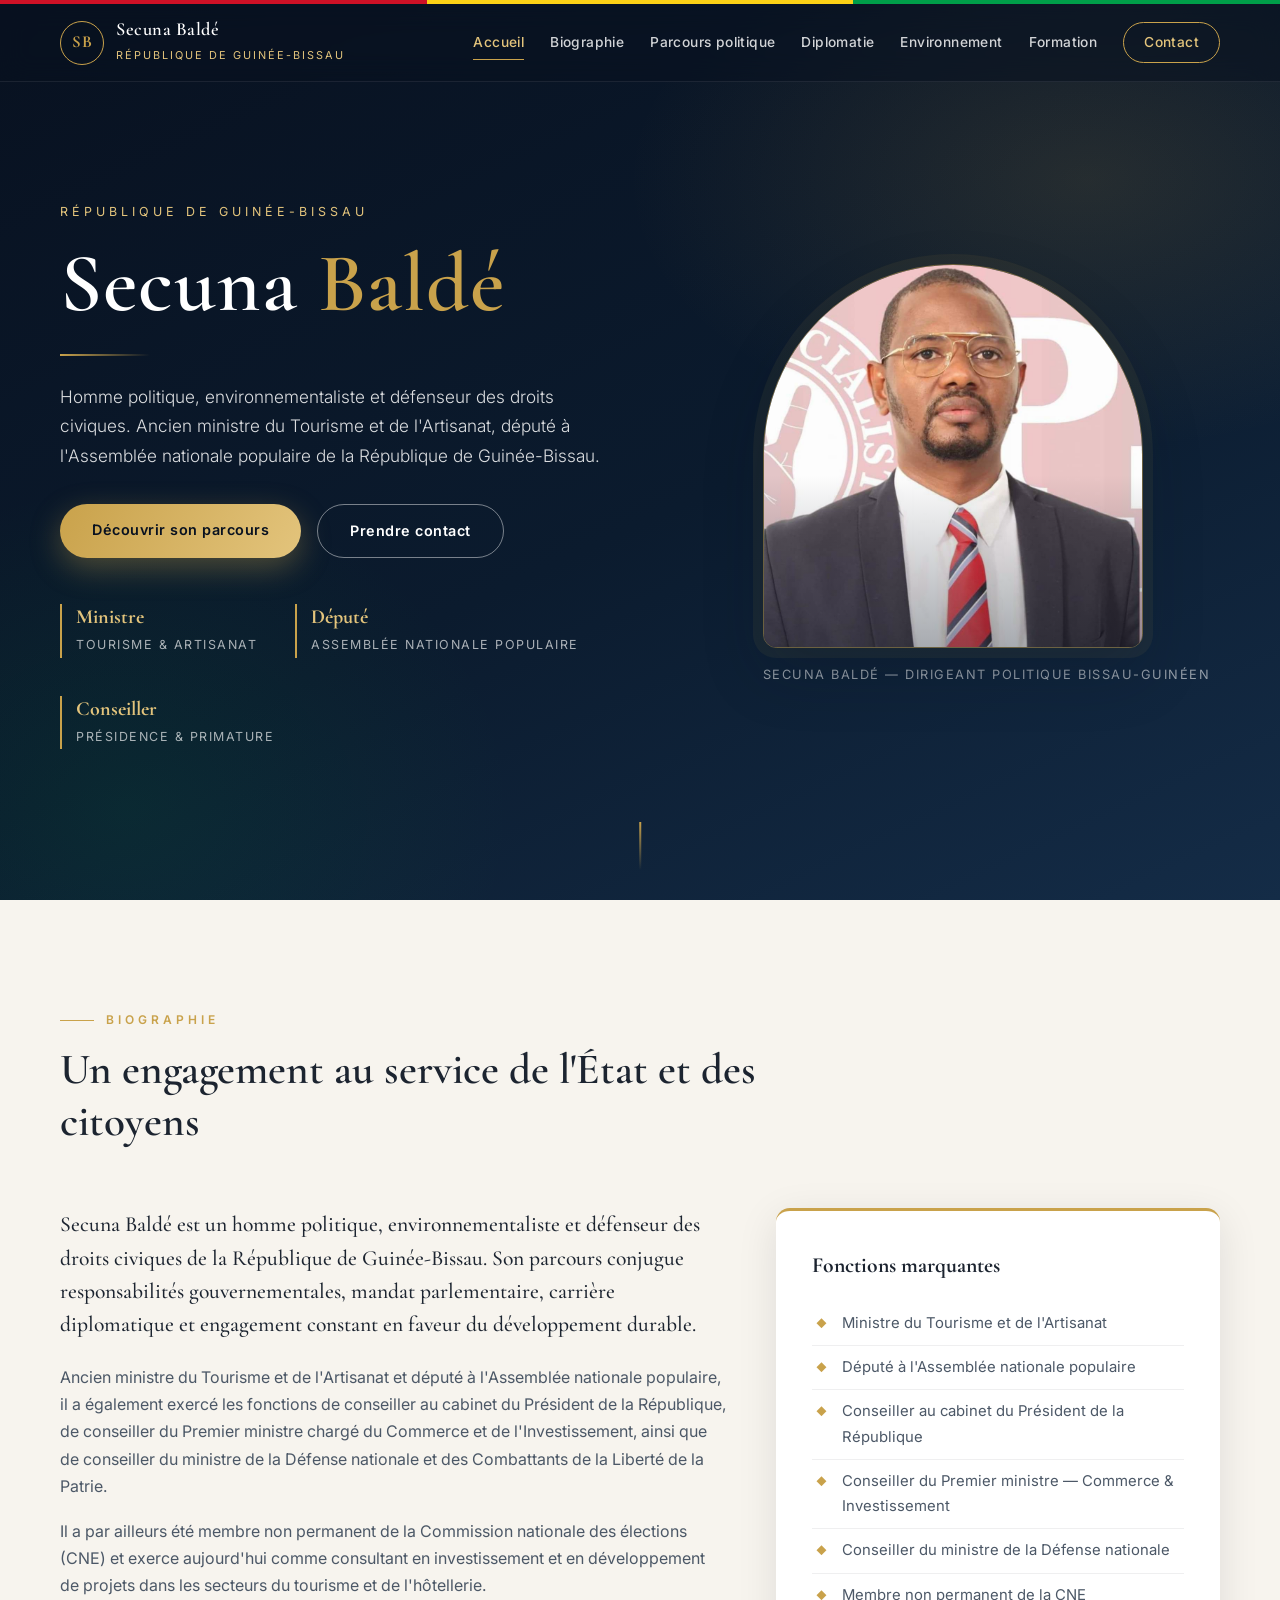
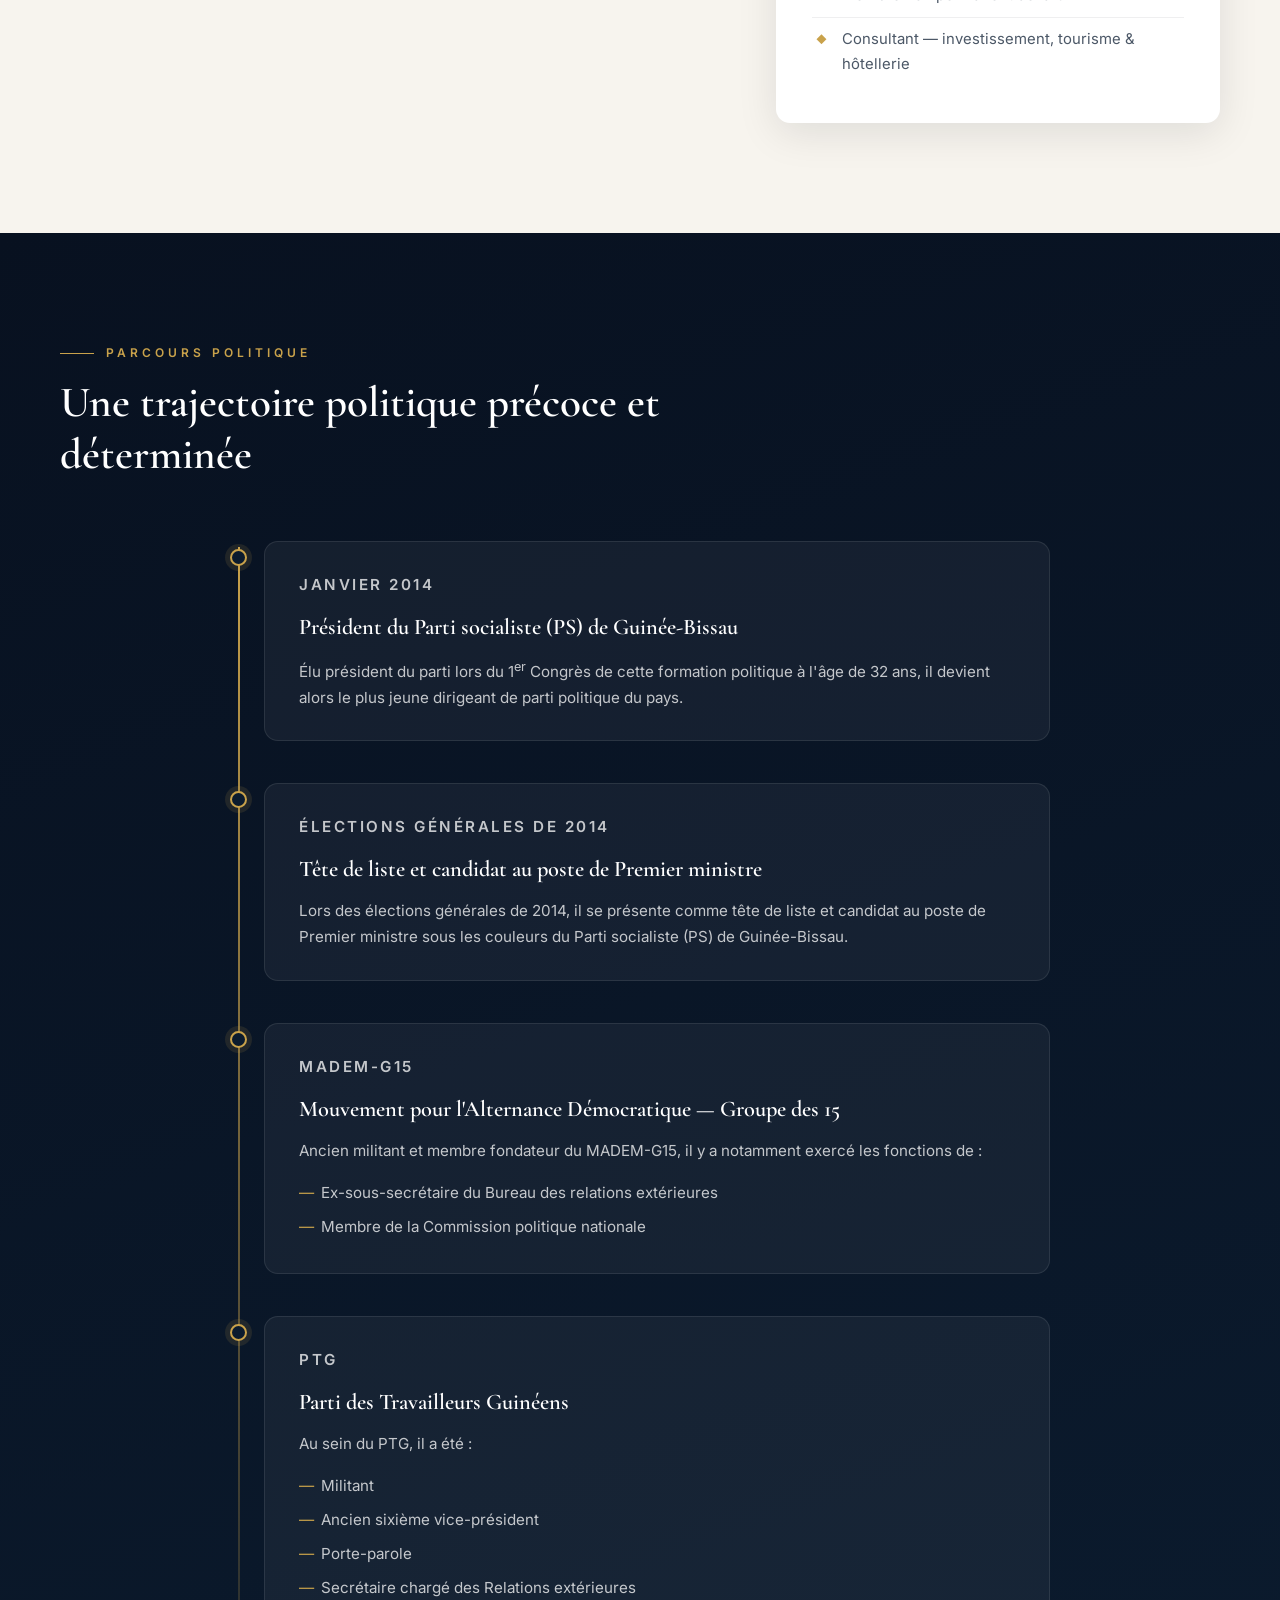
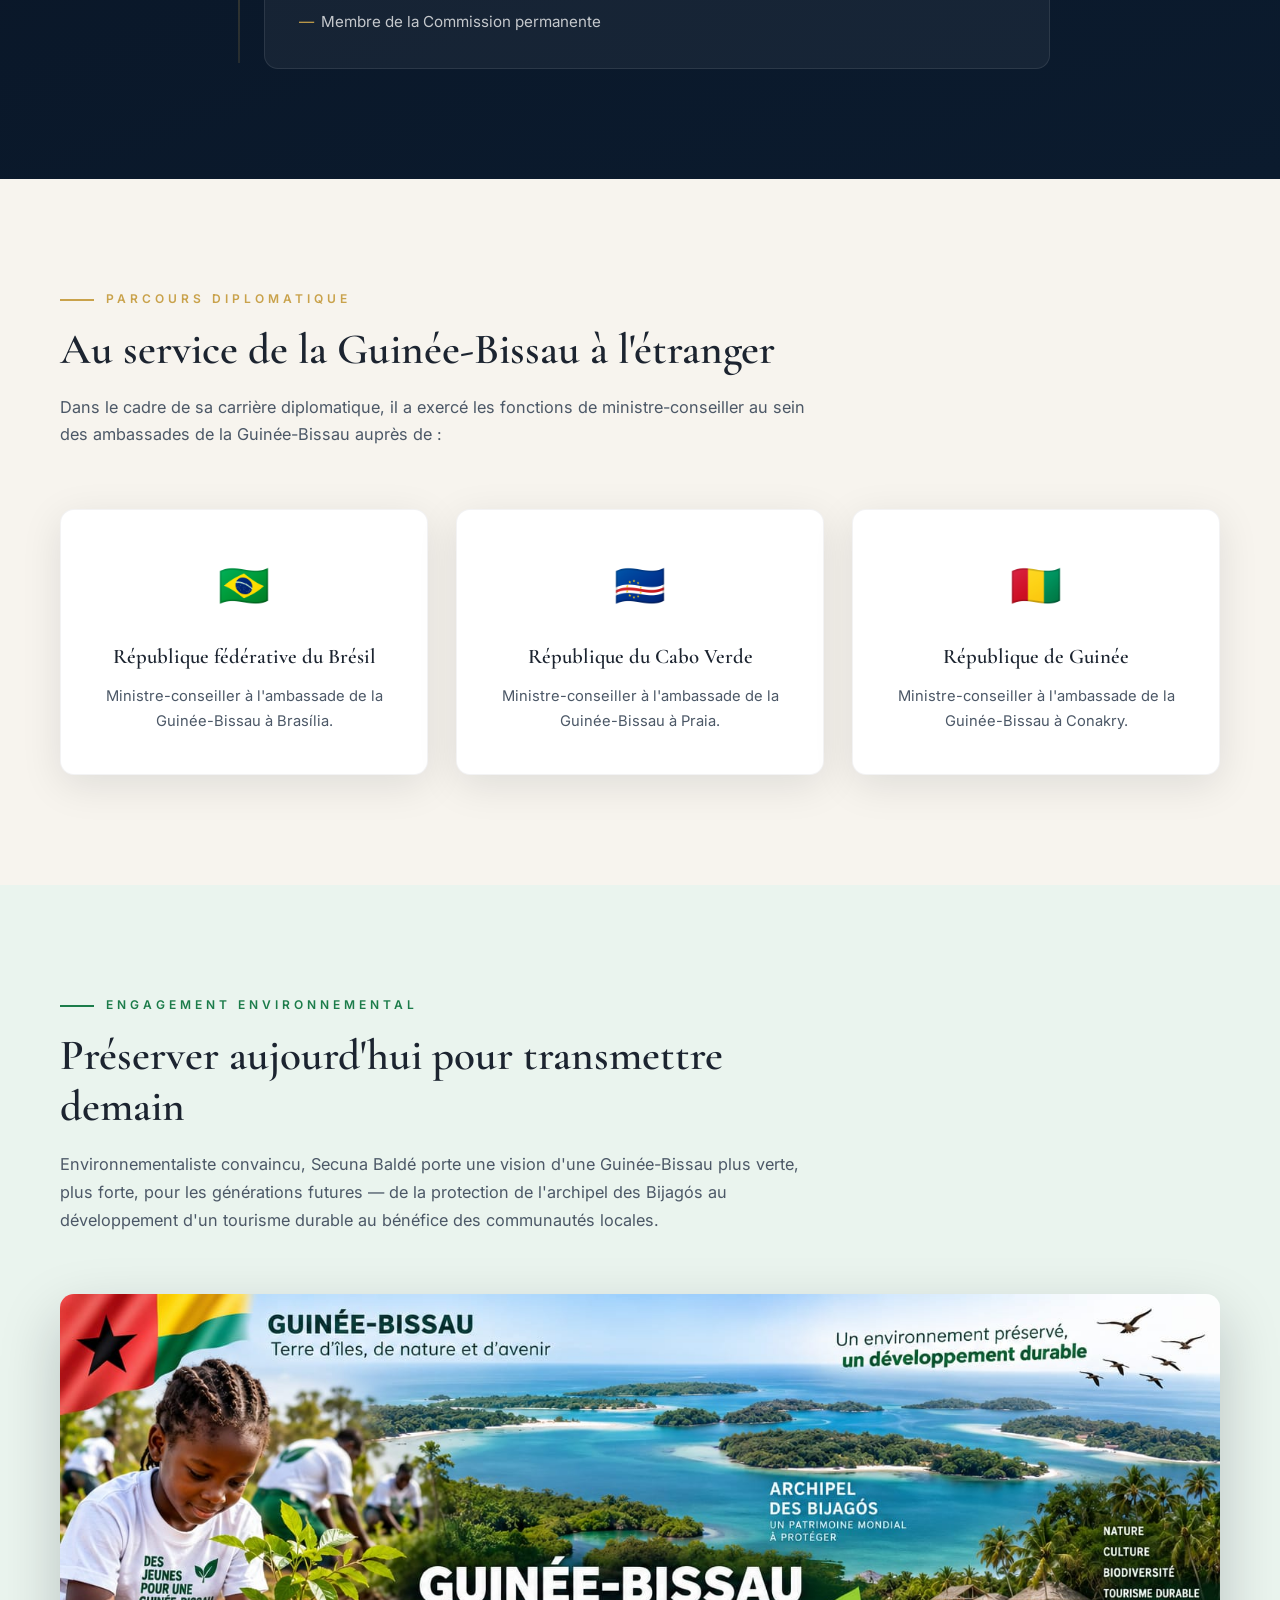
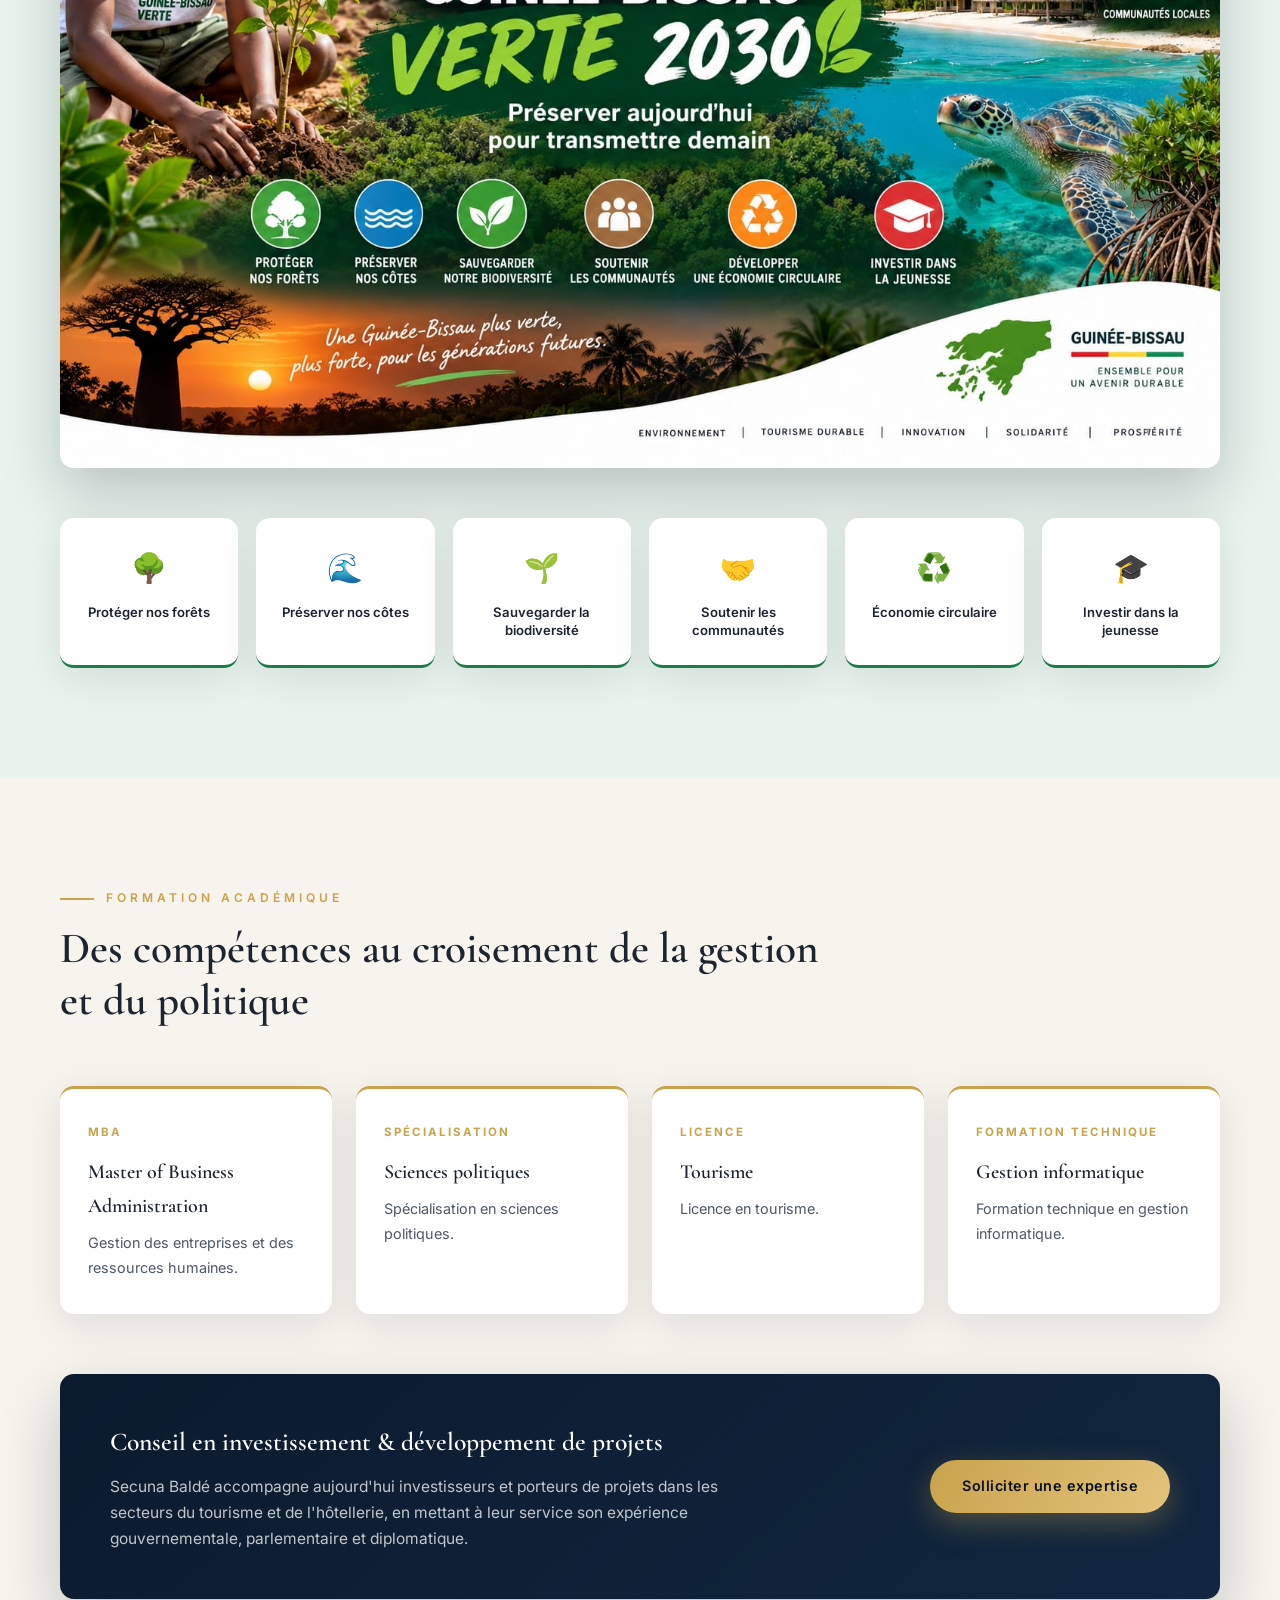
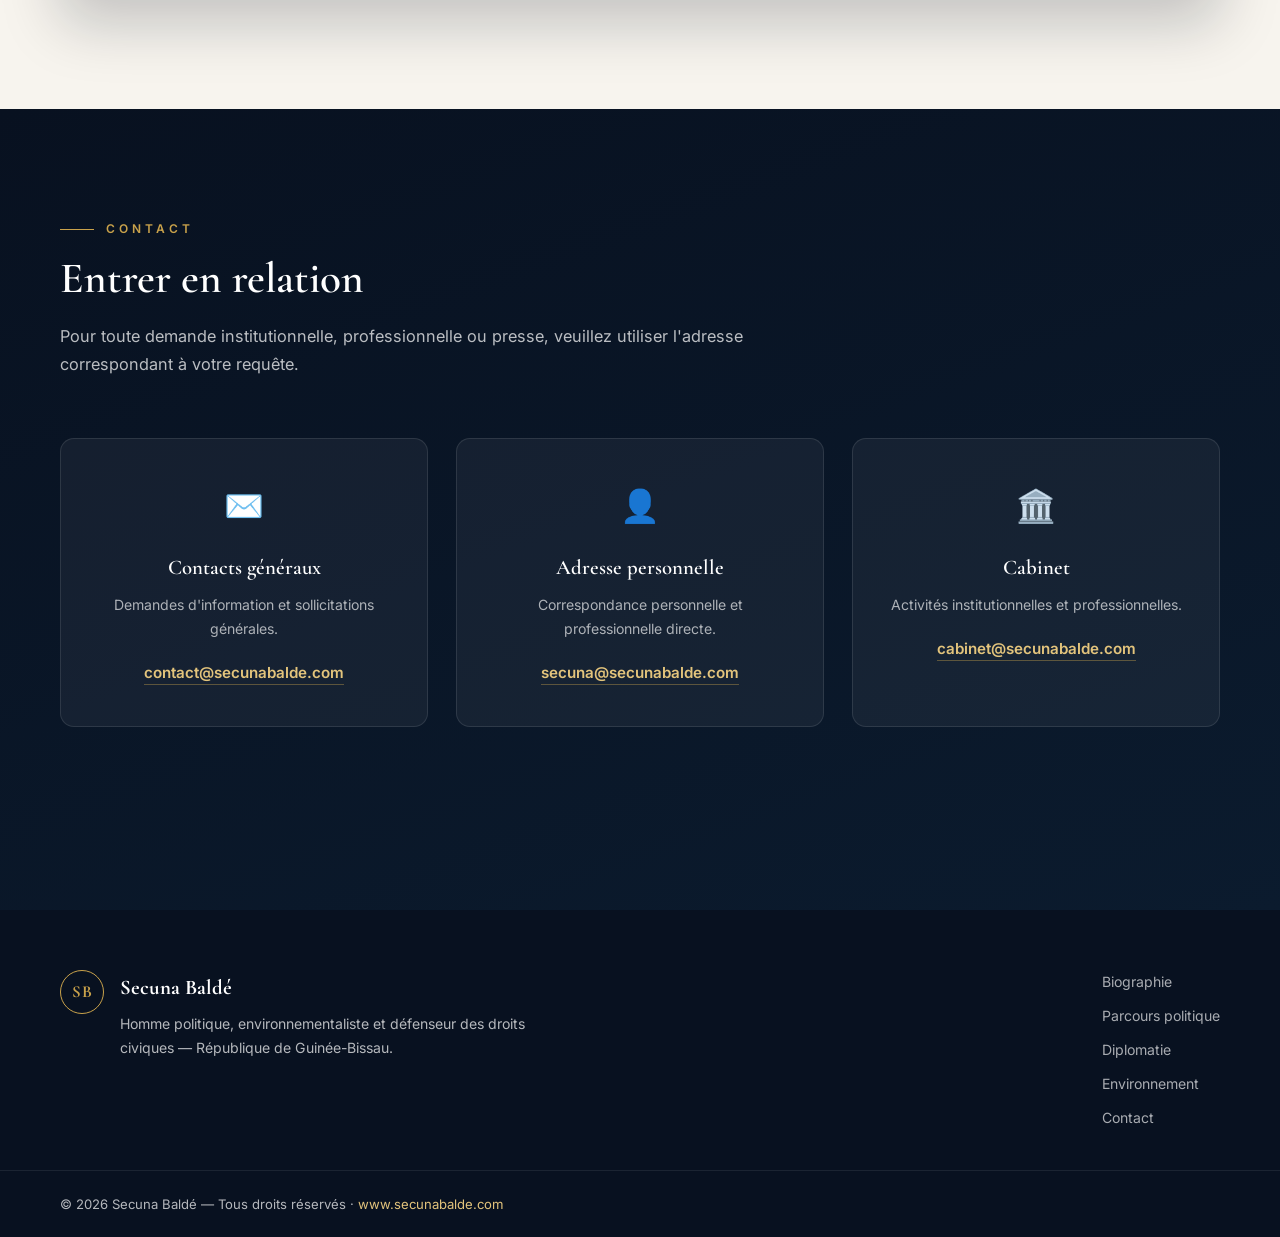
==== index.html @ 96813172 "Site officiel Secuna Balde - version initiale avec mode edition - Page portfolio premium (hero, biog" ====
<!DOCTYPE html>
<html lang="fr">
<head>
  <meta charset="UTF-8">
  <meta name="viewport" content="width=device-width, initial-scale=1.0">
  <title>Secuna Baldé — Homme d'État, Environnementaliste &amp; Défenseur des droits civiques</title>
  <meta name="description" content="Site officiel de Secuna Baldé — Ancien ministre du Tourisme et de l'Artisanat de la République de Guinée-Bissau, député à l'Assemblée nationale populaire, environnementaliste et consultant en investissement.">
  <meta property="og:title" content="Secuna Baldé — Site officiel">
  <meta property="og:description" content="Politique, environnementaliste et défenseur des droits civiques de la République de Guinée-Bissau.">
  <meta property="og:image" content="assets/mr_balde.jpeg">
  <link rel="preconnect" href="https://fonts.googleapis.com">
  <link rel="preconnect" href="https://fonts.gstatic.com" crossorigin>
  <link href="https://fonts.googleapis.com/css2?family=Cormorant+Garamond:ital,wght@0,400;0,500;0,600;0,700;1,400&family=Inter:wght@300;400;500;600;700&display=swap" rel="stylesheet">
  <link rel="stylesheet" href="css/style.css">
  <link rel="icon" href="data:image/svg+xml,&lt;svg xmlns='http://www.w3.org/2000/svg' viewBox='0 0 100 100'&gt;&lt;text y='.9em' font-size='90'&gt;🇬🇼&lt;/text&gt;&lt;/svg&gt;">
</head>
<body>

  <!-- Barre drapeau Guinée-Bissau -->
  <div class="flag-bar" aria-hidden="true">
    <span class="flag-red"></span><span class="flag-yellow"></span><span class="flag-green"></span>
  </div>

  <!-- ===== NAVIGATION ===== -->
  <header class="site-header" id="siteHeader">
    <div class="container nav-inner">
      <a href="#accueil" class="brand">
        <span class="brand-initials">SB</span>
        <span class="brand-text">
          <strong>Secuna Baldé</strong>
          <small>République de Guinée-Bissau</small>
        </span>
      </a>
      <nav class="main-nav" id="mainNav" aria-label="Navigation principale">
        <a href="#accueil" class="nav-link active">Accueil</a>
        <a href="#biographie" class="nav-link">Biographie</a>
        <a href="#politique" class="nav-link">Parcours politique</a>
        <a href="#diplomatie" class="nav-link">Diplomatie</a>
        <a href="#environnement" class="nav-link">Environnement</a>
        <a href="#formation" class="nav-link">Formation</a>
        <a href="#contact" class="nav-link nav-cta">Contact</a>
      </nav>
      <button class="nav-toggle" id="navToggle" aria-label="Ouvrir le menu" aria-expanded="false">
        <span></span><span></span><span></span>
      </button>
    </div>
  </header>

  <main id="pageMain">

    <!-- ===== HERO ===== -->
    <section class="hero" id="accueil">
      <div class="hero-bg" aria-hidden="true"></div>
      <div class="container hero-inner">
        <div class="hero-text reveal">
          <p class="hero-kicker">République de Guinée-Bissau</p>
          <h1 class="hero-title">Secuna <span>Baldé</span></h1>
          <div class="hero-rule" aria-hidden="true"></div>
          <p class="hero-subtitle">
            Homme politique, environnementaliste et défenseur des droits civiques.
            Ancien ministre du Tourisme et de l'Artisanat, député à l'Assemblée
            nationale populaire de la République de Guinée-Bissau.
          </p>
          <div class="hero-actions">
            <a href="#biographie" class="btn btn-gold">Découvrir son parcours</a>
            <a href="#contact" class="btn btn-outline">Prendre contact</a>
          </div>
          <ul class="hero-highlights">
            <li><strong>Ministre</strong><span>Tourisme &amp; Artisanat</span></li>
            <li><strong>Député</strong><span>Assemblée nationale populaire</span></li>
            <li><strong>Conseiller</strong><span>Présidence &amp; Primature</span></li>
          </ul>
        </div>
        <figure class="hero-portrait reveal delay-2">
          <div class="portrait-frame">
            <img src="assets/mr_balde.jpeg" alt="Portrait officiel de Secuna Baldé" loading="eager">
          </div>
          <figcaption>Secuna Baldé — Dirigeant politique bissau-guinéen</figcaption>
        </figure>
      </div>
      <a href="#biographie" class="scroll-hint" aria-label="Faire défiler vers le bas">
        <span class="scroll-hint-line"></span>
      </a>
    </section>

    <!-- ===== BIOGRAPHIE ===== -->
    <section class="section" id="biographie">
      <div class="container">
        <div class="section-head reveal">
          <p class="section-kicker">Biographie</p>
          <h2 class="section-title">Un engagement au service de l'État et des citoyens</h2>
        </div>
        <div class="bio-grid">
          <div class="bio-text reveal">
            <p class="lead">
              Secuna Baldé est un homme politique, environnementaliste et défenseur des
              droits civiques de la République de Guinée-Bissau. Son parcours conjugue
              responsabilités gouvernementales, mandat parlementaire, carrière diplomatique
              et engagement constant en faveur du développement durable.
            </p>
            <p>
              Ancien ministre du Tourisme et de l'Artisanat et député à l'Assemblée
              nationale populaire, il a également exercé les fonctions de conseiller au
              cabinet du Président de la République, de conseiller du Premier ministre
              chargé du Commerce et de l'Investissement, ainsi que de conseiller du
              ministre de la Défense nationale et des Combattants de la Liberté de la Patrie.
            </p>
            <p>
              Il a par ailleurs été membre non permanent de la Commission nationale des
              élections (CNE) et exerce aujourd'hui comme consultant en investissement et
              en développement de projets dans les secteurs du tourisme et de l'hôtellerie.
            </p>
          </div>
          <aside class="bio-card reveal delay-2">
            <h3>Fonctions marquantes</h3>
            <ul class="check-list">
              <li>Ministre du Tourisme et de l'Artisanat</li>
              <li>Député à l'Assemblée nationale populaire</li>
              <li>Conseiller au cabinet du Président de la République</li>
              <li>Conseiller du Premier ministre — Commerce &amp; Investissement</li>
              <li>Conseiller du ministre de la Défense nationale</li>
              <li>Membre non permanent de la CNE</li>
              <li>Consultant — investissement, tourisme &amp; hôtellerie</li>
            </ul>
          </aside>
        </div>
      </div>
    </section>

    <!-- ===== PARCOURS POLITIQUE ===== -->
    <section class="section section-dark" id="politique">
      <div class="container">
        <div class="section-head reveal">
          <p class="section-kicker">Parcours politique</p>
          <h2 class="section-title">Une trajectoire politique précoce et déterminée</h2>
        </div>

        <div class="timeline">
          <article class="timeline-item reveal">
            <div class="timeline-marker" aria-hidden="true"></div>
            <div class="timeline-card">
              <p class="timeline-date">Janvier 2014</p>
              <h3>Président du Parti socialiste (PS) de Guinée-Bissau</h3>
              <p>
                Élu président du parti lors du 1<sup>er</sup> Congrès de cette formation
                politique à l'âge de 32 ans, il devient alors le plus jeune dirigeant
                de parti politique du pays.
              </p>
            </div>
          </article>

          <article class="timeline-item reveal">
            <div class="timeline-marker" aria-hidden="true"></div>
            <div class="timeline-card">
              <p class="timeline-date">Élections générales de 2014</p>
              <h3>Tête de liste et candidat au poste de Premier ministre</h3>
              <p>
                Lors des élections générales de 2014, il se présente comme tête de liste
                et candidat au poste de Premier ministre sous les couleurs du Parti
                socialiste (PS) de Guinée-Bissau.
              </p>
            </div>
          </article>

          <article class="timeline-item reveal">
            <div class="timeline-marker" aria-hidden="true"></div>
            <div class="timeline-card">
              <p class="timeline-date">MADEM-G15</p>
              <h3>Mouvement pour l'Alternance Démocratique — Groupe des 15</h3>
              <p>Ancien militant et membre fondateur du MADEM-G15, il y a notamment exercé les fonctions de :</p>
              <ul class="dash-list">
                <li>Ex-sous-secrétaire du Bureau des relations extérieures</li>
                <li>Membre de la Commission politique nationale</li>
              </ul>
            </div>
          </article>

          <article class="timeline-item reveal">
            <div class="timeline-marker" aria-hidden="true"></div>
            <div class="timeline-card">
              <p class="timeline-date">PTG</p>
              <h3>Parti des Travailleurs Guinéens</h3>
              <p>Au sein du PTG, il a été :</p>
              <ul class="dash-list">
                <li>Militant</li>
                <li>Ancien sixième vice-président</li>
                <li>Porte-parole</li>
                <li>Secrétaire chargé des Relations extérieures</li>
                <li>Membre de la Commission permanente</li>
              </ul>
            </div>
          </article>
        </div>
      </div>
    </section>

    <!-- ===== DIPLOMATIE ===== -->
    <section class="section" id="diplomatie">
      <div class="container">
        <div class="section-head reveal">
          <p class="section-kicker">Parcours diplomatique</p>
          <h2 class="section-title">Au service de la Guinée-Bissau à l'étranger</h2>
          <p class="section-sub">
            Dans le cadre de sa carrière diplomatique, il a exercé les fonctions de
            ministre-conseiller au sein des ambassades de la Guinée-Bissau auprès de :
          </p>
        </div>
        <div class="cards-3">
          <article class="country-card reveal">
            <span class="country-flag" aria-hidden="true">🇧🇷</span>
            <h3>République fédérative du Brésil</h3>
            <p>Ministre-conseiller à l'ambassade de la Guinée-Bissau à Brasília.</p>
          </article>
          <article class="country-card reveal delay-1">
            <span class="country-flag" aria-hidden="true">🇨🇻</span>
            <h3>République du Cabo Verde</h3>
            <p>Ministre-conseiller à l'ambassade de la Guinée-Bissau à Praia.</p>
          </article>
          <article class="country-card reveal delay-2">
            <span class="country-flag" aria-hidden="true">🇬🇳</span>
            <h3>République de Guinée</h3>
            <p>Ministre-conseiller à l'ambassade de la Guinée-Bissau à Conakry.</p>
          </article>
        </div>
      </div>
    </section>

    <!-- ===== ENVIRONNEMENT ===== -->
    <section class="section section-green" id="environnement">
      <div class="container">
        <div class="section-head reveal">
          <p class="section-kicker section-kicker-green">Engagement environnemental</p>
          <h2 class="section-title">Préserver aujourd'hui pour transmettre demain</h2>
          <p class="section-sub">
            Environnementaliste convaincu, Secuna Baldé porte une vision d'une
            Guinée-Bissau plus verte, plus forte, pour les générations futures —
            de la protection de l'archipel des Bijagós au développement d'un
            tourisme durable au bénéfice des communautés locales.
          </p>
        </div>
        <figure class="env-visual reveal">
          <img src="assets/environnement.jpeg" alt="Guinée-Bissau Verte 2030 — préserver aujourd'hui pour transmettre demain" loading="lazy">
        </figure>
        <div class="pillars">
          <div class="pillar reveal"><span aria-hidden="true">🌳</span><p>Protéger nos forêts</p></div>
          <div class="pillar reveal delay-1"><span aria-hidden="true">🌊</span><p>Préserver nos côtes</p></div>
          <div class="pillar reveal delay-2"><span aria-hidden="true">🌱</span><p>Sauvegarder la biodiversité</p></div>
          <div class="pillar reveal delay-3"><span aria-hidden="true">🤝</span><p>Soutenir les communautés</p></div>
          <div class="pillar reveal delay-4"><span aria-hidden="true">♻️</span><p>Économie circulaire</p></div>
          <div class="pillar reveal delay-5"><span aria-hidden="true">🎓</span><p>Investir dans la jeunesse</p></div>
        </div>
      </div>
    </section>

    <!-- ===== FORMATION & EXPERTISE ===== -->
    <section class="section" id="formation">
      <div class="container">
        <div class="section-head reveal">
          <p class="section-kicker">Formation académique</p>
          <h2 class="section-title">Des compétences au croisement de la gestion et du politique</h2>
        </div>
        <div class="cards-4">
          <article class="edu-card reveal">
            <p class="edu-level">MBA</p>
            <h3>Master of Business Administration</h3>
            <p>Gestion des entreprises et des ressources humaines.</p>
          </article>
          <article class="edu-card reveal delay-1">
            <p class="edu-level">Spécialisation</p>
            <h3>Sciences politiques</h3>
            <p>Spécialisation en sciences politiques.</p>
          </article>
          <article class="edu-card reveal delay-2">
            <p class="edu-level">Licence</p>
            <h3>Tourisme</h3>
            <p>Licence en tourisme.</p>
          </article>
          <article class="edu-card reveal delay-3">
            <p class="edu-level">Formation technique</p>
            <h3>Gestion informatique</h3>
            <p>Formation technique en gestion informatique.</p>
          </article>
        </div>

        <div class="consulting reveal">
          <div class="consulting-text">
            <h3>Conseil en investissement &amp; développement de projets</h3>
            <p>
              Secuna Baldé accompagne aujourd'hui investisseurs et porteurs de projets
              dans les secteurs du tourisme et de l'hôtellerie, en mettant à leur service
              son expérience gouvernementale, parlementaire et diplomatique.
            </p>
          </div>
          <a href="#contact" class="btn btn-gold">Solliciter une expertise</a>
        </div>
      </div>
    </section>

    <!-- ===== CONTACT ===== -->
    <section class="section section-dark" id="contact">
      <div class="container">
        <div class="section-head reveal">
          <p class="section-kicker">Contact</p>
          <h2 class="section-title">Entrer en relation</h2>
          <p class="section-sub">
            Pour toute demande institutionnelle, professionnelle ou presse,
            veuillez utiliser l'adresse correspondant à votre requête.
          </p>
        </div>
        <div class="cards-3">
          <article class="contact-card reveal">
            <span class="contact-icon" aria-hidden="true">✉️</span>
            <h3>Contacts généraux</h3>
            <p>Demandes d'information et sollicitations générales.</p>
            <a href="mailto:contact@secunabalde.com">contact@secunabalde.com</a>
          </article>
          <article class="contact-card reveal delay-1">
            <span class="contact-icon" aria-hidden="true">👤</span>
            <h3>Adresse personnelle</h3>
            <p>Correspondance personnelle et professionnelle directe.</p>
            <a href="mailto:secuna@secunabalde.com">secuna@secunabalde.com</a>
          </article>
          <article class="contact-card reveal delay-2">
            <span class="contact-icon" aria-hidden="true">🏛️</span>
            <h3>Cabinet</h3>
            <p>Activités institutionnelles et professionnelles.</p>
            <a href="mailto:cabinet@secunabalde.com">cabinet@secunabalde.com</a>
          </article>
        </div>
        <p class="contact-site reveal">
          Site officiel : <a href="https://www.secunabalde.com">www.secunabalde.com</a>
        </p>
      </div>
    </section>

  </main>

  <!-- ===== FOOTER ===== -->
  <footer class="site-footer" id="pageFooter">
    <div class="container footer-inner">
      <div class="footer-brand">
        <span class="brand-initials">SB</span>
        <div>
          <strong>Secuna Baldé</strong>
          <p>Homme politique, environnementaliste et défenseur des droits civiques — République de Guinée-Bissau.</p>
        </div>
      </div>
      <nav class="footer-nav" aria-label="Navigation de pied de page">
        <a href="#biographie">Biographie</a>
        <a href="#politique">Parcours politique</a>
        <a href="#diplomatie">Diplomatie</a>
        <a href="#environnement">Environnement</a>
        <a href="#contact">Contact</a>
      </nav>
    </div>
    <div class="footer-bottom">
      <div class="container">
        <p>© <span id="year"></span> Secuna Baldé — Tous droits réservés · <a href="https://www.secunabalde.com">www.secunabalde.com</a></p>
      </div>
    </div>
  </footer>

  <script src="js/editor.js"></script>
  <script src="js/main.js"></script>
</body>
</html>
---- css/style.css ----
/* =====================================================
   Secuna Baldé — Site officiel
   Design premium institutionnel
   ===================================================== */

:root {
  --navy-900: #081120;
  --navy-800: #0b1b2e;
  --navy-700: #11263f;
  --gold: #c9a24b;
  --gold-light: #e3c47c;
  --ivory: #f7f4ee;
  --white: #ffffff;
  --ink: #1c2430;
  --ink-soft: #4c5867;
  --green: #1c7c4a;
  --green-soft: #eaf4ee;
  --red-flag: #ce1126;
  --yellow-flag: #fcd116;
  --green-flag: #009e49;
  --radius: 14px;
  --shadow-soft: 0 10px 40px rgba(8, 17, 32, 0.10);
  --shadow-strong: 0 24px 60px rgba(8, 17, 32, 0.22);
  --font-serif: "Cormorant Garamond", Georgia, serif;
  --font-sans: "Inter", "Segoe UI", Arial, sans-serif;
}

* { margin: 0; padding: 0; box-sizing: border-box; }

html { scroll-behavior: smooth; }

body {
  font-family: var(--font-sans);
  color: var(--ink);
  background: var(--ivory);
  line-height: 1.7;
  font-size: 16px;
  -webkit-font-smoothing: antialiased;
}

img { max-width: 100%; display: block; }

.container {
  width: min(1160px, 92%);
  margin-inline: auto;
}

/* ---------- Barre drapeau ---------- */
.flag-bar {
  position: fixed;
  top: 0; left: 0; right: 0;
  height: 4px;
  display: flex;
  z-index: 1001;
}
.flag-bar span { flex: 1; }
.flag-red { background: var(--red-flag); }
.flag-yellow { background: var(--yellow-flag); }
.flag-green { background: var(--green-flag); }

/* ---------- Header / Navigation ---------- */
.site-header {
  position: fixed;
  top: 4px; left: 0; right: 0;
  z-index: 1000;
  background: rgba(8, 17, 32, 0.55);
  backdrop-filter: blur(14px);
  -webkit-backdrop-filter: blur(14px);
  border-bottom: 1px solid rgba(255, 255, 255, 0.08);
  transition: background 0.35s ease, box-shadow 0.35s ease;
}
.site-header.scrolled {
  background: rgba(8, 17, 32, 0.92);
  box-shadow: 0 8px 30px rgba(0, 0, 0, 0.25);
}

.nav-inner {
  display: flex;
  align-items: center;
  justify-content: space-between;
  padding-block: 14px;
}

.brand {
  display: flex;
  align-items: center;
  gap: 12px;
  text-decoration: none;
}
.brand-initials {
  display: grid;
  place-items: center;
  width: 44px; height: 44px;
  border: 1.5px solid var(--gold);
  border-radius: 50%;
  color: var(--gold);
  font-family: var(--font-serif);
  font-weight: 700;
  font-size: 1.05rem;
  letter-spacing: 1px;
  flex-shrink: 0;
}
.brand-text strong {
  display: block;
  color: var(--white);
  font-family: var(--font-serif);
  font-size: 1.15rem;
  font-weight: 600;
  letter-spacing: 0.5px;
  line-height: 1.2;
}
.brand-text small {
  color: var(--gold-light);
  font-size: 0.68rem;
  text-transform: uppercase;
  letter-spacing: 2px;
}

.main-nav {
  display: flex;
  align-items: center;
  gap: 26px;
}
.nav-link {
  color: rgba(255, 255, 255, 0.82);
  text-decoration: none;
  font-size: 0.86rem;
  font-weight: 500;
  letter-spacing: 0.4px;
  position: relative;
  padding-block: 6px;
  transition: color 0.25s ease;
}
.nav-link::after {
  content: "";
  position: absolute;
  left: 0; bottom: 0;
  width: 0; height: 1.5px;
  background: var(--gold);
  transition: width 0.3s ease;
}
.nav-link:hover, .nav-link.active { color: var(--gold-light); }
.nav-link:hover::after, .nav-link.active::after { width: 100%; }

.nav-cta {
  border: 1px solid var(--gold);
  border-radius: 999px;
  padding: 8px 20px;
  color: var(--gold-light);
}
.nav-cta::after { display: none; }
.nav-cta:hover { background: var(--gold); color: var(--navy-900); }

.nav-toggle {
  display: none;
  flex-direction: column;
  gap: 5px;
  background: none;
  border: none;
  cursor: pointer;
  padding: 8px;
}
.nav-toggle span {
  width: 26px; height: 2px;
  background: var(--white);
  transition: transform 0.3s ease, opacity 0.3s ease;
}
.nav-toggle.open span:nth-child(1) { transform: translateY(7px) rotate(45deg); }
.nav-toggle.open span:nth-child(2) { opacity: 0; }
.nav-toggle.open span:nth-child(3) { transform: translateY(-7px) rotate(-45deg); }

/* ---------- Hero ---------- */
.hero {
  position: relative;
  min-height: 100vh;
  display: flex;
  align-items: center;
  background: linear-gradient(155deg, var(--navy-900) 0%, var(--navy-800) 55%, #142c47 100%);
  color: var(--white);
  overflow: hidden;
  padding: 140px 0 90px;
}
.hero-bg {
  position: absolute;
  inset: 0;
  background:
    radial-gradient(ellipse 60% 50% at 85% 20%, rgba(201, 162, 75, 0.14), transparent 60%),
    radial-gradient(ellipse 50% 60% at 10% 90%, rgba(0, 158, 73, 0.10), transparent 60%);
  pointer-events: none;
}

.hero-inner {
  position: relative;
  display: grid;
  grid-template-columns: 1.15fr 0.85fr;
  gap: 60px;
  align-items: center;
}

.hero-kicker {
  text-transform: uppercase;
  letter-spacing: 4px;
  font-size: 0.78rem;
  color: var(--gold-light);
  margin-bottom: 18px;
}
.hero-title {
  font-family: var(--font-serif);
  font-size: clamp(3rem, 7vw, 5.2rem);
  font-weight: 600;
  line-height: 1.05;
  letter-spacing: 1px;
}
.hero-title span { color: var(--gold); }

.hero-rule {
  width: 90px; height: 2px;
  background: linear-gradient(90deg, var(--gold), transparent);
  margin: 26px 0;
}

.hero-subtitle {
  font-size: 1.08rem;
  font-weight: 300;
  color: rgba(255, 255, 255, 0.85);
  max-width: 560px;
  margin-bottom: 34px;
}

.hero-actions { display: flex; gap: 16px; flex-wrap: wrap; margin-bottom: 46px; }

.btn {
  display: inline-block;
  padding: 14px 32px;
  border-radius: 999px;
  text-decoration: none;
  font-weight: 600;
  font-size: 0.9rem;
  letter-spacing: 0.5px;
  transition: transform 0.25s ease, box-shadow 0.25s ease, background 0.25s ease, color 0.25s ease;
}
.btn-gold {
  background: linear-gradient(120deg, var(--gold), var(--gold-light));
  color: var(--navy-900);
  box-shadow: 0 10px 30px rgba(201, 162, 75, 0.35);
}
.btn-gold:hover { transform: translateY(-3px); box-shadow: 0 16px 38px rgba(201, 162, 75, 0.45); }
.btn-outline {
  border: 1px solid rgba(255, 255, 255, 0.45);
  color: var(--white);
}
.btn-outline:hover { border-color: var(--gold); color: var(--gold-light); transform: translateY(-3px); }

.hero-highlights {
  list-style: none;
  display: flex;
  gap: 38px;
  flex-wrap: wrap;
}
.hero-highlights li {
  border-left: 2px solid var(--gold);
  padding-left: 14px;
}
.hero-highlights strong {
  display: block;
  font-family: var(--font-serif);
  font-size: 1.25rem;
  color: var(--gold-light);
  line-height: 1.3;
}
.hero-highlights span {
  font-size: 0.78rem;
  text-transform: uppercase;
  letter-spacing: 1.5px;
  color: rgba(255, 255, 255, 0.65);
}

.hero-portrait { justify-self: center; text-align: center; }
.portrait-frame {
  position: relative;
  width: min(380px, 80vw);
  border-radius: 200px 200px var(--radius) var(--radius);
  overflow: hidden;
  border: 1px solid rgba(201, 162, 75, 0.5);
  box-shadow: var(--shadow-strong), 0 0 0 10px rgba(201, 162, 75, 0.07);
}
.portrait-frame::after {
  content: "";
  position: absolute;
  inset: 0;
  background: linear-gradient(to top, rgba(8, 17, 32, 0.35), transparent 45%);
}
.portrait-frame img { width: 100%; height: auto; }
.hero-portrait figcaption {
  margin-top: 16px;
  font-size: 0.8rem;
  letter-spacing: 1.5px;
  text-transform: uppercase;
  color: rgba(255, 255, 255, 0.55);
}

.scroll-hint {
  position: absolute;
  bottom: 30px; left: 50%;
  transform: translateX(-50%);
}
.scroll-hint-line {
  display: block;
  width: 1.5px; height: 48px;
  background: linear-gradient(to bottom, var(--gold), transparent);
  animation: scrollPulse 2s ease-in-out infinite;
}
@keyframes scrollPulse {
  0%, 100% { opacity: 0.35; transform: scaleY(0.7); transform-origin: top; }
  50% { opacity: 1; transform: scaleY(1); }
}

/* ---------- Sections génériques ---------- */
.section { padding: 110px 0; }

.section-head { max-width: 760px; margin-bottom: 60px; }
.section-kicker {
  text-transform: uppercase;
  letter-spacing: 4px;
  font-size: 0.75rem;
  font-weight: 600;
  color: var(--gold);
  margin-bottom: 14px;
}
.section-kicker::before {
  content: "";
  display: inline-block;
  width: 34px; height: 1.5px;
  background: var(--gold);
  vertical-align: middle;
  margin-right: 12px;
}
.section-kicker-green { color: var(--green); }
.section-kicker-green::before { background: var(--green); }

.section-title {
  font-family: var(--font-serif);
  font-size: clamp(1.9rem, 4vw, 2.7rem);
  font-weight: 600;
  line-height: 1.2;
  color: var(--ink);
}
.section-sub {
  margin-top: 18px;
  color: var(--ink-soft);
  font-size: 1.02rem;
}

.section-dark {
  background: linear-gradient(160deg, var(--navy-900), var(--navy-800));
  color: var(--white);
}
.section-dark .section-title { color: var(--white); }
.section-dark .section-sub { color: rgba(255, 255, 255, 0.72); }

/* ---------- Biographie ---------- */
.bio-grid {
  display: grid;
  grid-template-columns: 1.5fr 1fr;
  gap: 50px;
  align-items: start;
}
.bio-text .lead {
  font-family: var(--font-serif);
  font-size: 1.35rem;
  font-weight: 500;
  line-height: 1.55;
  color: var(--ink);
  margin-bottom: 22px;
}
.bio-text p:not(.lead) { color: var(--ink-soft); margin-bottom: 18px; }

.bio-card {
  background: var(--white);
  border-radius: var(--radius);
  padding: 36px;
  box-shadow: var(--shadow-soft);
  border-top: 3px solid var(--gold);
}
.bio-card h3 {
  font-family: var(--font-serif);
  font-size: 1.35rem;
  margin-bottom: 18px;
}
.check-list { list-style: none; }
.check-list li {
  position: relative;
  padding: 9px 0 9px 30px;
  font-size: 0.93rem;
  color: var(--ink-soft);
  border-bottom: 1px solid rgba(28, 36, 48, 0.07);
}
.check-list li:last-child { border-bottom: none; }
.check-list li::before {
  content: "◆";
  position: absolute;
  left: 4px;
  color: var(--gold);
  font-size: 0.65rem;
  top: 13px;
}

/* ---------- Timeline politique ---------- */
.timeline {
  position: relative;
  max-width: 820px;
  margin-inline: auto;
  padding-left: 34px;
}
.timeline::before {
  content: "";
  position: absolute;
  left: 8px; top: 6px; bottom: 6px;
  width: 1.5px;
  background: linear-gradient(to bottom, var(--gold), rgba(201, 162, 75, 0.15));
}
.timeline-item { position: relative; margin-bottom: 42px; }
.timeline-item:last-child { margin-bottom: 0; }
.timeline-marker {
  position: absolute;
  left: -34px; top: 8px;
  width: 17px; height: 17px;
  border-radius: 50%;
  background: var(--navy-800);
  border: 2.5px solid var(--gold);
  box-shadow: 0 0 0 5px rgba(201, 162, 75, 0.12);
}
.timeline-card {
  background: rgba(255, 255, 255, 0.05);
  border: 1px solid rgba(255, 255, 255, 0.09);
  border-radius: var(--radius);
  padding: 30px 34px;
  transition: transform 0.3s ease, border-color 0.3s ease, background 0.3s ease;
}
.timeline-card:hover {
  transform: translateX(6px);
  border-color: rgba(201, 162, 75, 0.45);
  background: rgba(255, 255, 255, 0.07);
}
.timeline-date {
  font-size: 0.75rem;
  text-transform: uppercase;
  letter-spacing: 2.5px;
  color: var(--gold-light);
  margin-bottom: 10px;
  font-weight: 600;
}
.timeline-card h3 {
  font-family: var(--font-serif);
  font-size: 1.4rem;
  font-weight: 600;
  margin-bottom: 10px;
  color: var(--white);
}
.timeline-card p { color: rgba(255, 255, 255, 0.75); font-size: 0.95rem; }
.dash-list { list-style: none; margin-top: 12px; }
.dash-list li {
  position: relative;
  padding: 4px 0 4px 22px;
  color: rgba(255, 255, 255, 0.75);
  font-size: 0.95rem;
}
.dash-list li::before {
  content: "—";
  position: absolute;
  left: 0;
  color: var(--gold);
}

/* ---------- Cartes diplomatie / contact ---------- */
.cards-3 {
  display: grid;
  grid-template-columns: repeat(3, 1fr);
  gap: 28px;
}

.country-card {
  background: var(--white);
  border-radius: var(--radius);
  padding: 40px 32px;
  text-align: center;
  box-shadow: var(--shadow-soft);
  border: 1px solid rgba(28, 36, 48, 0.05);
  transition: transform 0.3s ease, box-shadow 0.3s ease;
}
.country-card:hover { transform: translateY(-8px); box-shadow: var(--shadow-strong); }
.country-flag { font-size: 2.6rem; display: block; margin-bottom: 18px; }
.country-card h3 {
  font-family: var(--font-serif);
  font-size: 1.3rem;
  font-weight: 600;
  margin-bottom: 10px;
}
.country-card p { color: var(--ink-soft); font-size: 0.92rem; }

/* ---------- Environnement ---------- */
.section-green { background: var(--green-soft); }

.env-visual {
  border-radius: var(--radius);
  overflow: hidden;
  box-shadow: var(--shadow-strong);
  margin-bottom: 50px;
}
.env-visual img { width: 100%; }

.pillars {
  display: grid;
  grid-template-columns: repeat(6, 1fr);
  gap: 18px;
}
.pillar {
  background: var(--white);
  border-radius: var(--radius);
  padding: 26px 14px;
  text-align: center;
  box-shadow: var(--shadow-soft);
  border-bottom: 3px solid var(--green);
  transition: transform 0.3s ease;
}
.pillar:hover { transform: translateY(-6px); }
.pillar span { font-size: 1.8rem; display: block; margin-bottom: 10px; }
.pillar p { font-size: 0.82rem; font-weight: 600; color: var(--ink); line-height: 1.4; }

/* ---------- Formation ---------- */
.cards-4 {
  display: grid;
  grid-template-columns: repeat(4, 1fr);
  gap: 24px;
  margin-bottom: 60px;
}
.edu-card {
  background: var(--white);
  border-radius: var(--radius);
  padding: 34px 28px;
  box-shadow: var(--shadow-soft);
  border-top: 3px solid var(--gold);
  transition: transform 0.3s ease, box-shadow 0.3s ease;
}
.edu-card:hover { transform: translateY(-8px); box-shadow: var(--shadow-strong); }
.edu-level {
  font-size: 0.72rem;
  text-transform: uppercase;
  letter-spacing: 2px;
  font-weight: 700;
  color: var(--gold);
  margin-bottom: 12px;
}
.edu-card h3 {
  font-family: var(--font-serif);
  font-size: 1.25rem;
  font-weight: 600;
  margin-bottom: 8px;
}
.edu-card p:last-child { color: var(--ink-soft); font-size: 0.9rem; }

.consulting {
  display: flex;
  align-items: center;
  justify-content: space-between;
  gap: 40px;
  background: linear-gradient(140deg, var(--navy-800), var(--navy-700));
  border-radius: var(--radius);
  padding: 46px 50px;
  color: var(--white);
  box-shadow: var(--shadow-strong);
}
.consulting h3 {
  font-family: var(--font-serif);
  font-size: 1.6rem;
  font-weight: 600;
  margin-bottom: 10px;
}
.consulting p { color: rgba(255, 255, 255, 0.75); max-width: 620px; font-size: 0.97rem; }
.consulting .btn { flex-shrink: 0; }

/* ---------- Contact ---------- */
.contact-card {
  background: rgba(255, 255, 255, 0.05);
  border: 1px solid rgba(255, 255, 255, 0.1);
  border-radius: var(--radius);
  padding: 40px 32px;
  text-align: center;
  transition: transform 0.3s ease, border-color 0.3s ease;
}
.contact-card:hover { transform: translateY(-8px); border-color: rgba(201, 162, 75, 0.5); }
.contact-icon { font-size: 2rem; display: block; margin-bottom: 16px; }
.contact-card h3 {
  font-family: var(--font-serif);
  font-size: 1.3rem;
  font-weight: 600;
  margin-bottom: 8px;
  color: var(--white);
}
.contact-card p { color: rgba(255, 255, 255, 0.65); font-size: 0.88rem; margin-bottom: 18px; }
.contact-card a {
  color: var(--gold-light);
  text-decoration: none;
  font-weight: 600;
  font-size: 0.95rem;
  border-bottom: 1px solid rgba(201, 162, 75, 0.4);
  padding-bottom: 2px;
  transition: color 0.25s ease, border-color 0.25s ease;
}
.contact-card a:hover { color: var(--gold); border-color: var(--gold); }

.contact-site {
  text-align: center;
  margin-top: 46px;
  color: rgba(255, 255, 255, 0.7);
}
.contact-site a { color: var(--gold-light); text-decoration: none; font-weight: 600; }
.contact-site a:hover { text-decoration: underline; }

/* ---------- Sections personnalisées (mode édition) ---------- */
.custom-content p {
  color: var(--ink-soft);
  max-width: 760px;
  margin-bottom: 16px;
}
.section-dark .custom-content p { color: rgba(255, 255, 255, 0.75); }

.custom-figure {
  border-radius: var(--radius);
  overflow: hidden;
  box-shadow: var(--shadow-soft);
  margin-bottom: 28px;
  max-width: 860px;
}
.custom-figure img { width: 100%; }

.gallery-grid {
  display: grid;
  grid-template-columns: repeat(3, 1fr);
  gap: 18px;
  margin-bottom: 24px;
}
.gallery-grid img {
  width: 100%;
  height: 260px;
  object-fit: cover;
  border-radius: var(--radius);
  box-shadow: var(--shadow-soft);
  transition: transform 0.3s ease, box-shadow 0.3s ease;
}
.gallery-grid img:hover { transform: scale(1.02); box-shadow: var(--shadow-strong); }

@media (max-width: 880px) {
  .gallery-grid { grid-template-columns: repeat(2, 1fr); }
}
@media (max-width: 560px) {
  .gallery-grid { grid-template-columns: 1fr; }
  .gallery-grid img { height: 220px; }
}

/* ---------- Footer ---------- */
.site-footer {
  background: var(--navy-900);
  color: rgba(255, 255, 255, 0.7);
}
.footer-inner {
  display: flex;
  justify-content: space-between;
  align-items: flex-start;
  gap: 40px;
  padding: 60px 0 40px;
  flex-wrap: wrap;
}
.footer-brand {
  display: flex;
  gap: 16px;
  align-items: flex-start;
  max-width: 480px;
}
.footer-brand strong {
  display: block;
  color: var(--white);
  font-family: var(--font-serif);
  font-size: 1.3rem;
  margin-bottom: 6px;
}
.footer-brand p { font-size: 0.88rem; }
.footer-nav { display: flex; flex-direction: column; gap: 10px; }
.footer-nav a {
  color: rgba(255, 255, 255, 0.65);
  text-decoration: none;
  font-size: 0.88rem;
  transition: color 0.25s ease;
}
.footer-nav a:hover { color: var(--gold-light); }

.footer-bottom {
  border-top: 1px solid rgba(255, 255, 255, 0.08);
  padding: 22px 0;
  font-size: 0.82rem;
}
.footer-bottom a { color: var(--gold-light); text-decoration: none; }

/* ---------- Animations reveal ---------- */
.reveal {
  opacity: 0;
  transform: translateY(28px);
  transition: opacity 0.8s ease, transform 0.8s ease;
}
.reveal.visible { opacity: 1; transform: translateY(0); }
.delay-1 { transition-delay: 0.1s; }
.delay-2 { transition-delay: 0.2s; }
.delay-3 { transition-delay: 0.3s; }
.delay-4 { transition-delay: 0.4s; }
.delay-5 { transition-delay: 0.5s; }

@media (prefers-reduced-motion: reduce) {
  html { scroll-behavior: auto; }
  .reveal { opacity: 1; transform: none; transition: none; }
  .scroll-hint-line { animation: none; }
}

/* ---------- Responsive ---------- */
@media (max-width: 1024px) {
  .pillars { grid-template-columns: repeat(3, 1fr); }
  .cards-4 { grid-template-columns: repeat(2, 1fr); }
}

@media (max-width: 880px) {
  .hero { padding-top: 120px; }
  .hero-inner { grid-template-columns: 1fr; gap: 50px; }
  .hero-portrait { order: -1; }
  .portrait-frame { width: min(300px, 75vw); }
  .bio-grid { grid-template-columns: 1fr; }
  .cards-3 { grid-template-columns: 1fr; }
  .consulting { flex-direction: column; text-align: center; align-items: center; }

  .main-nav {
    position: fixed;
    top: 76px; right: 0;
    flex-direction: column;
    align-items: flex-end;
    gap: 4px;
    background: rgba(8, 17, 32, 0.97);
    padding: 26px 30px 30px;
    border-radius: 0 0 0 var(--radius);
    border: 1px solid rgba(255, 255, 255, 0.08);
    transform: translateX(110%);
    transition: transform 0.35s ease;
    min-width: 240px;
  }
  .main-nav.open { transform: translateX(0); }
  .nav-link { font-size: 1rem; padding-block: 10px; }
  .nav-cta { margin-top: 12px; }
  .nav-toggle { display: flex; }
}

@media (max-width: 560px) {
  .section { padding: 80px 0; }
  .pillars { grid-template-columns: repeat(2, 1fr); }
  .cards-4 { grid-template-columns: 1fr; }
  .hero-highlights { gap: 22px; }
  .timeline { padding-left: 28px; }
  .timeline-card { padding: 24px 22px; }
  .consulting { padding: 36px 26px; }
}
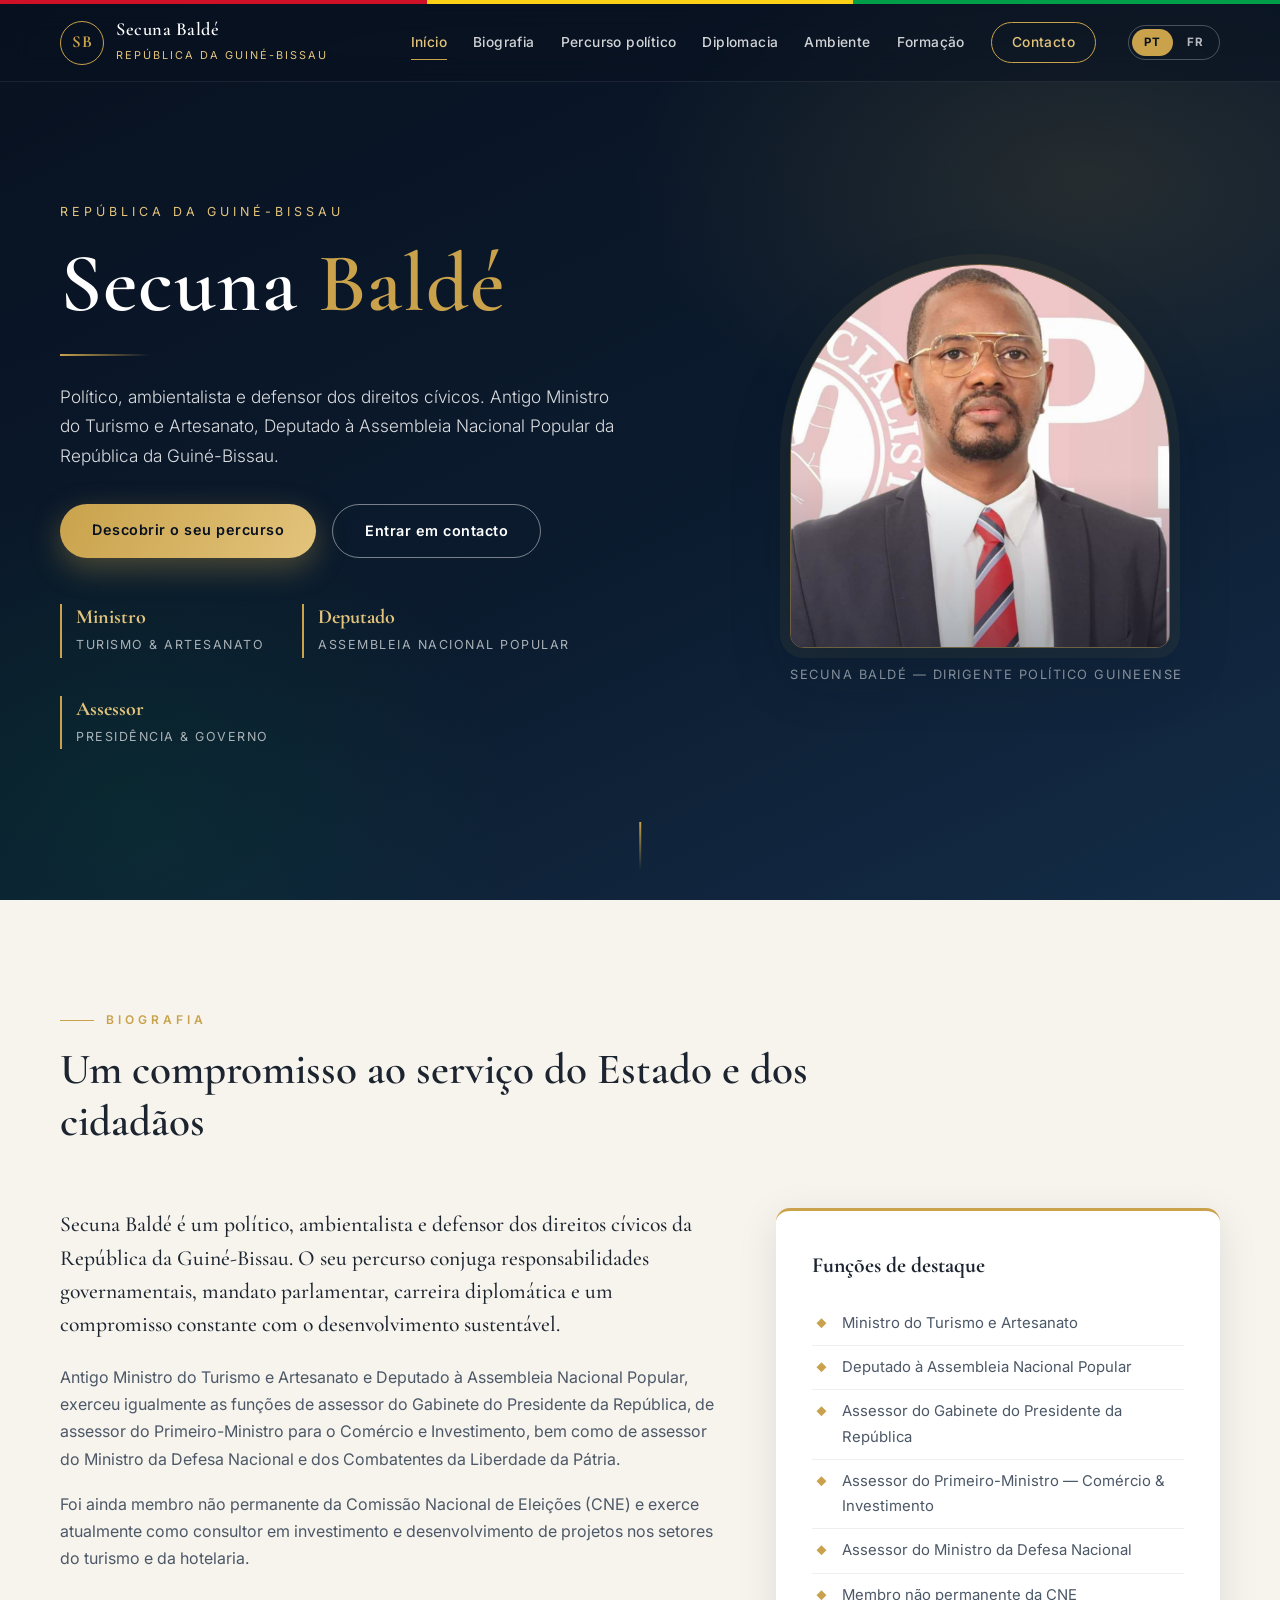
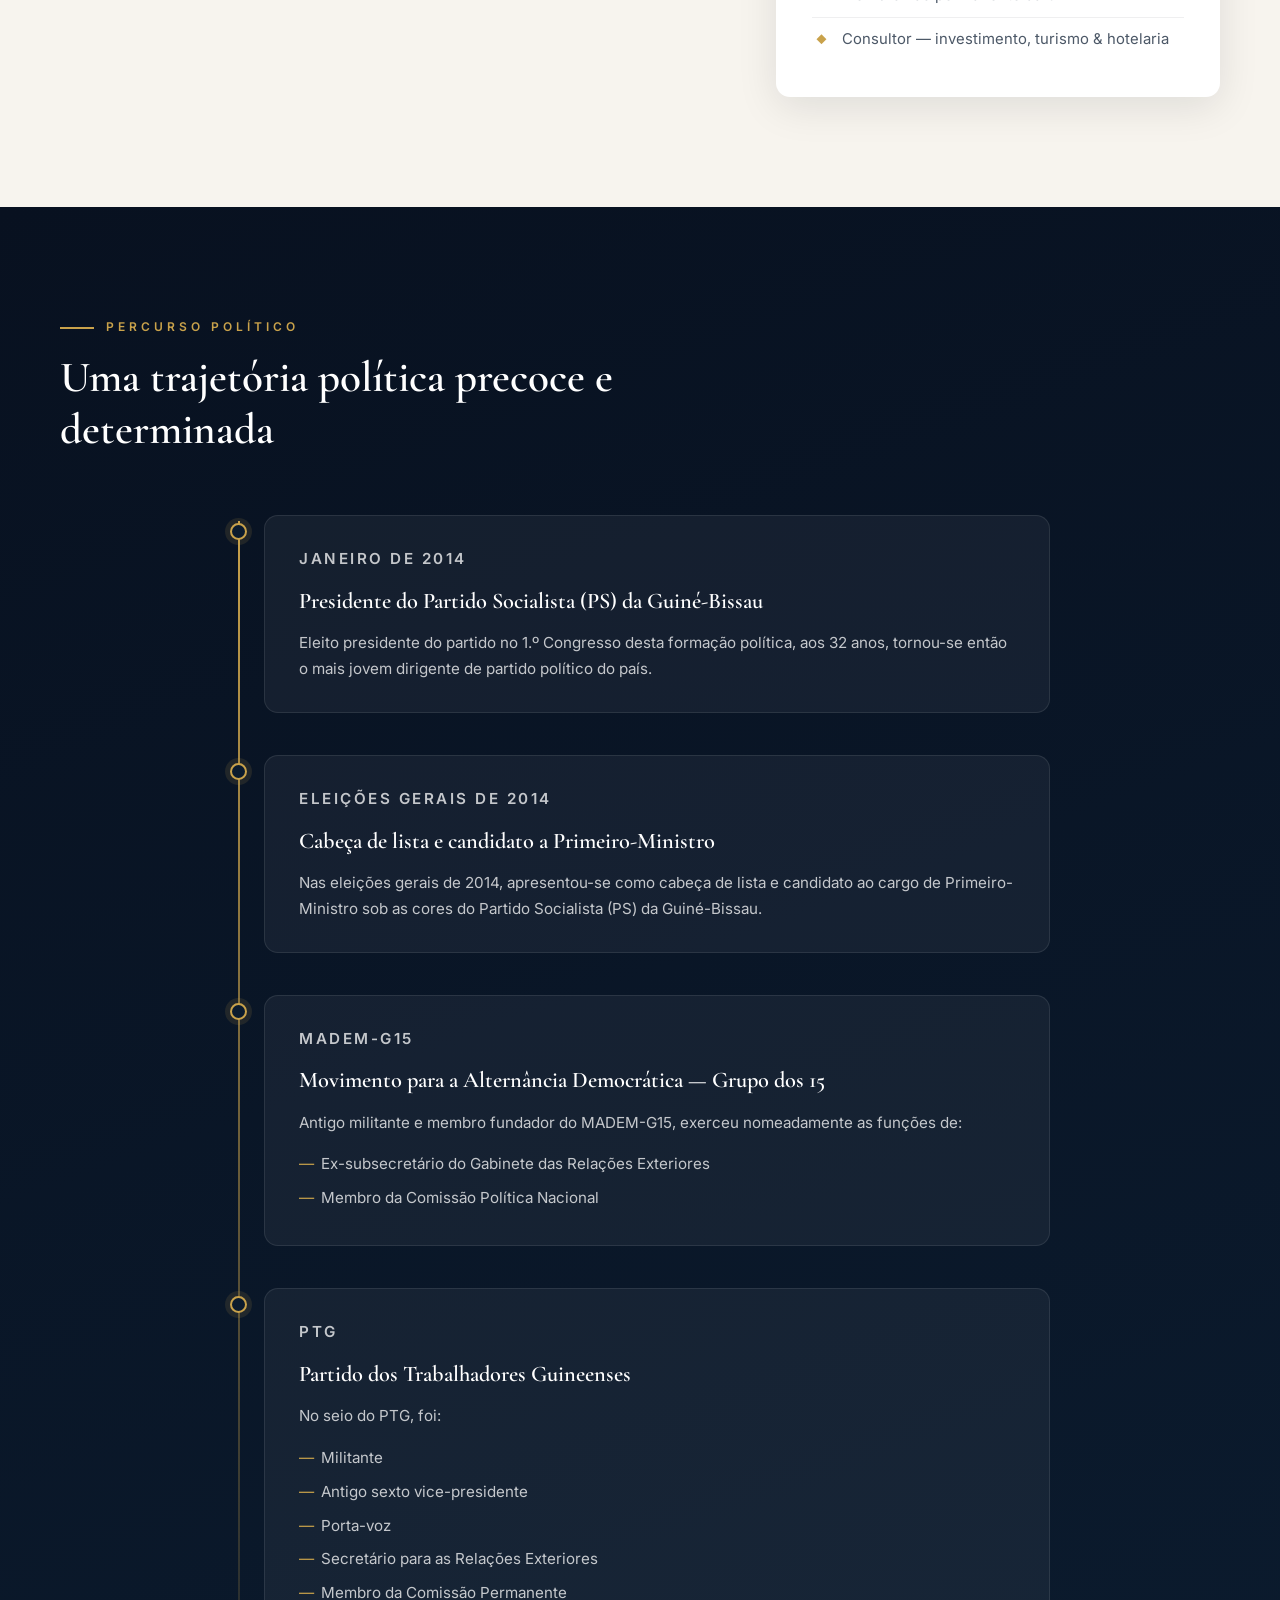
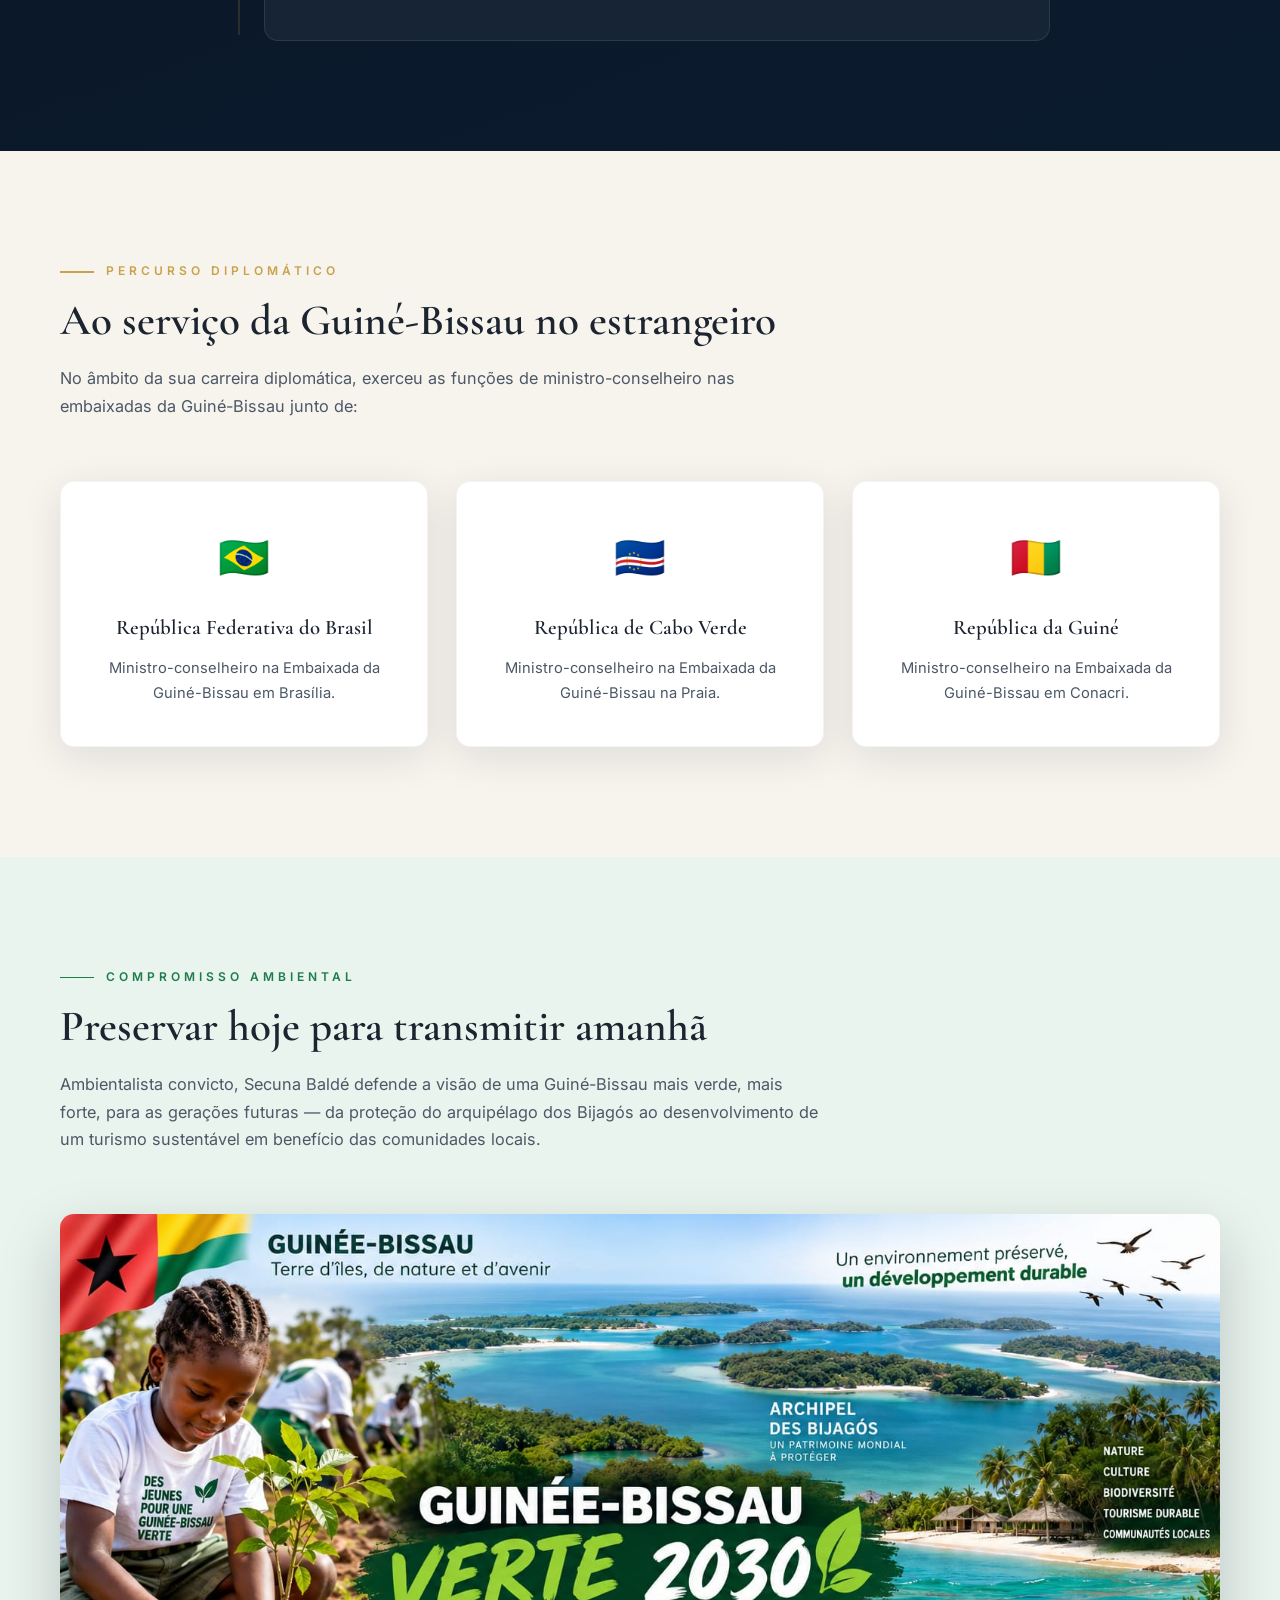
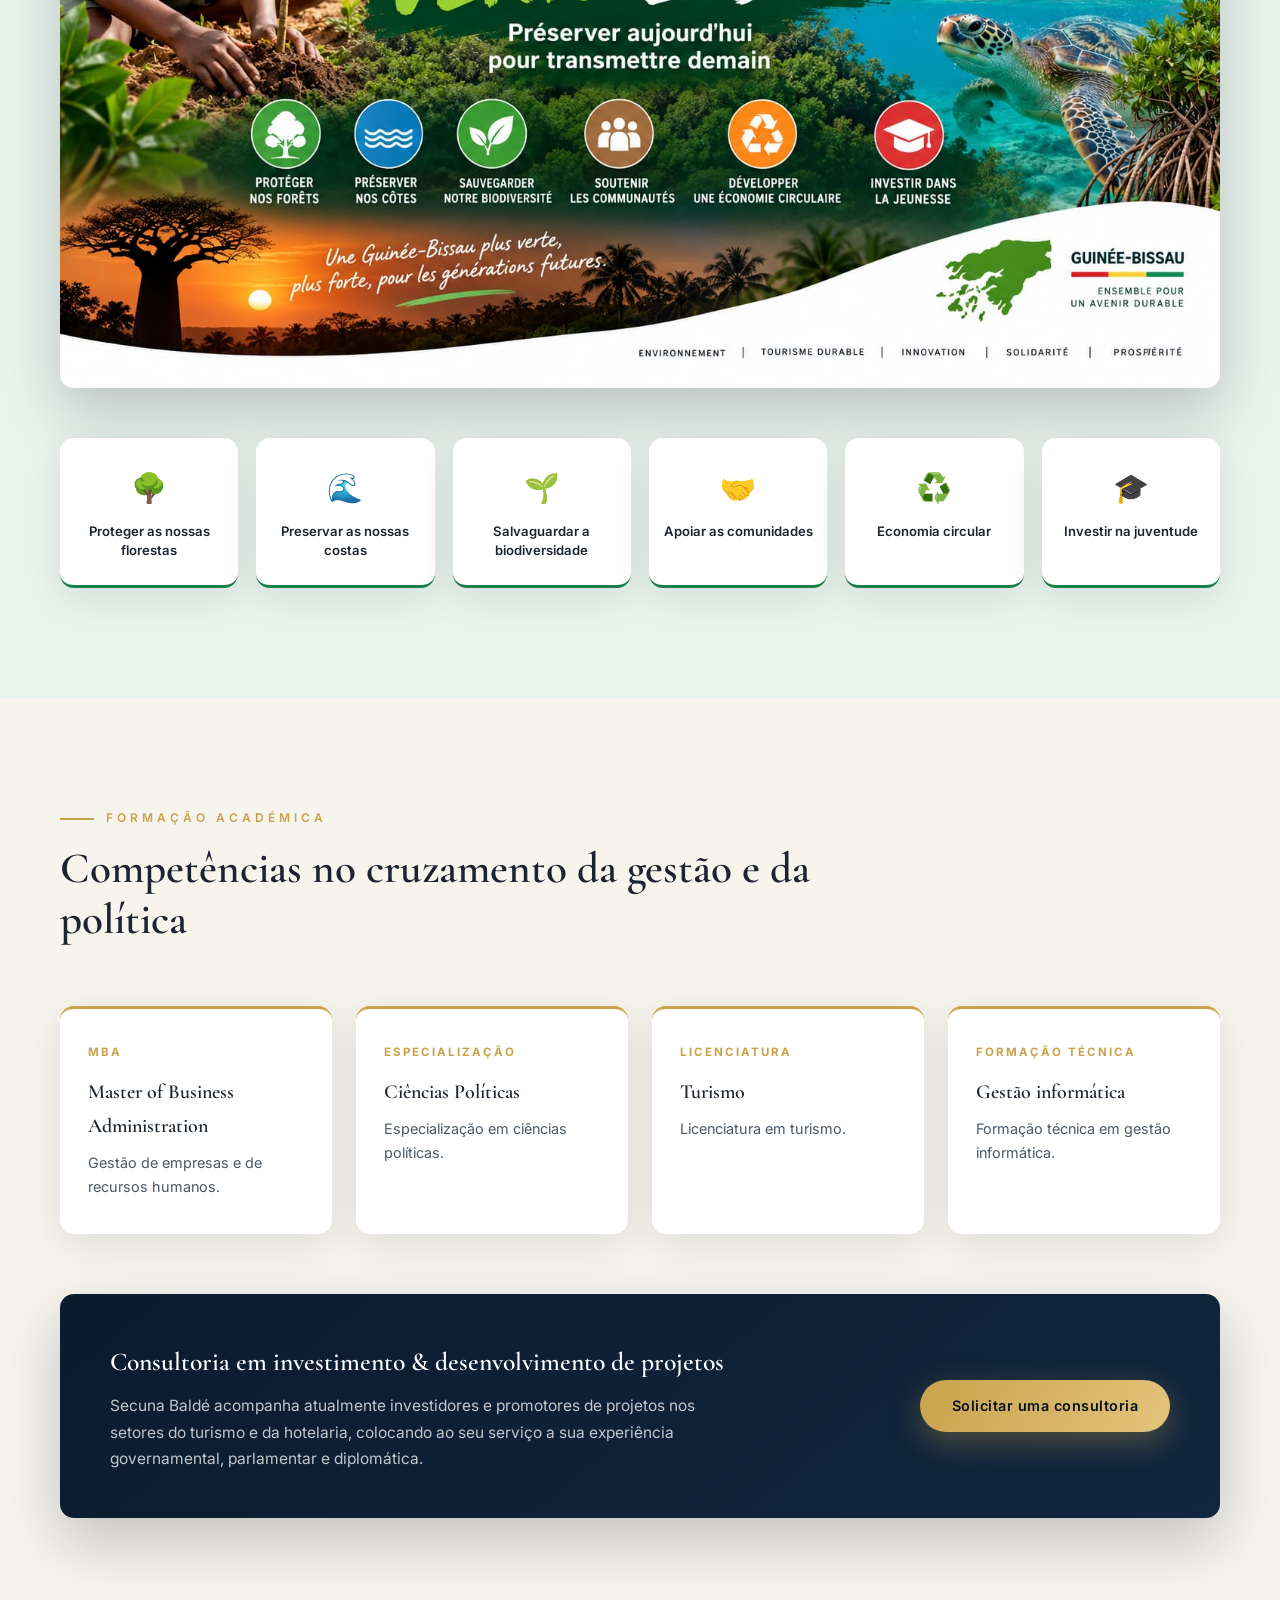
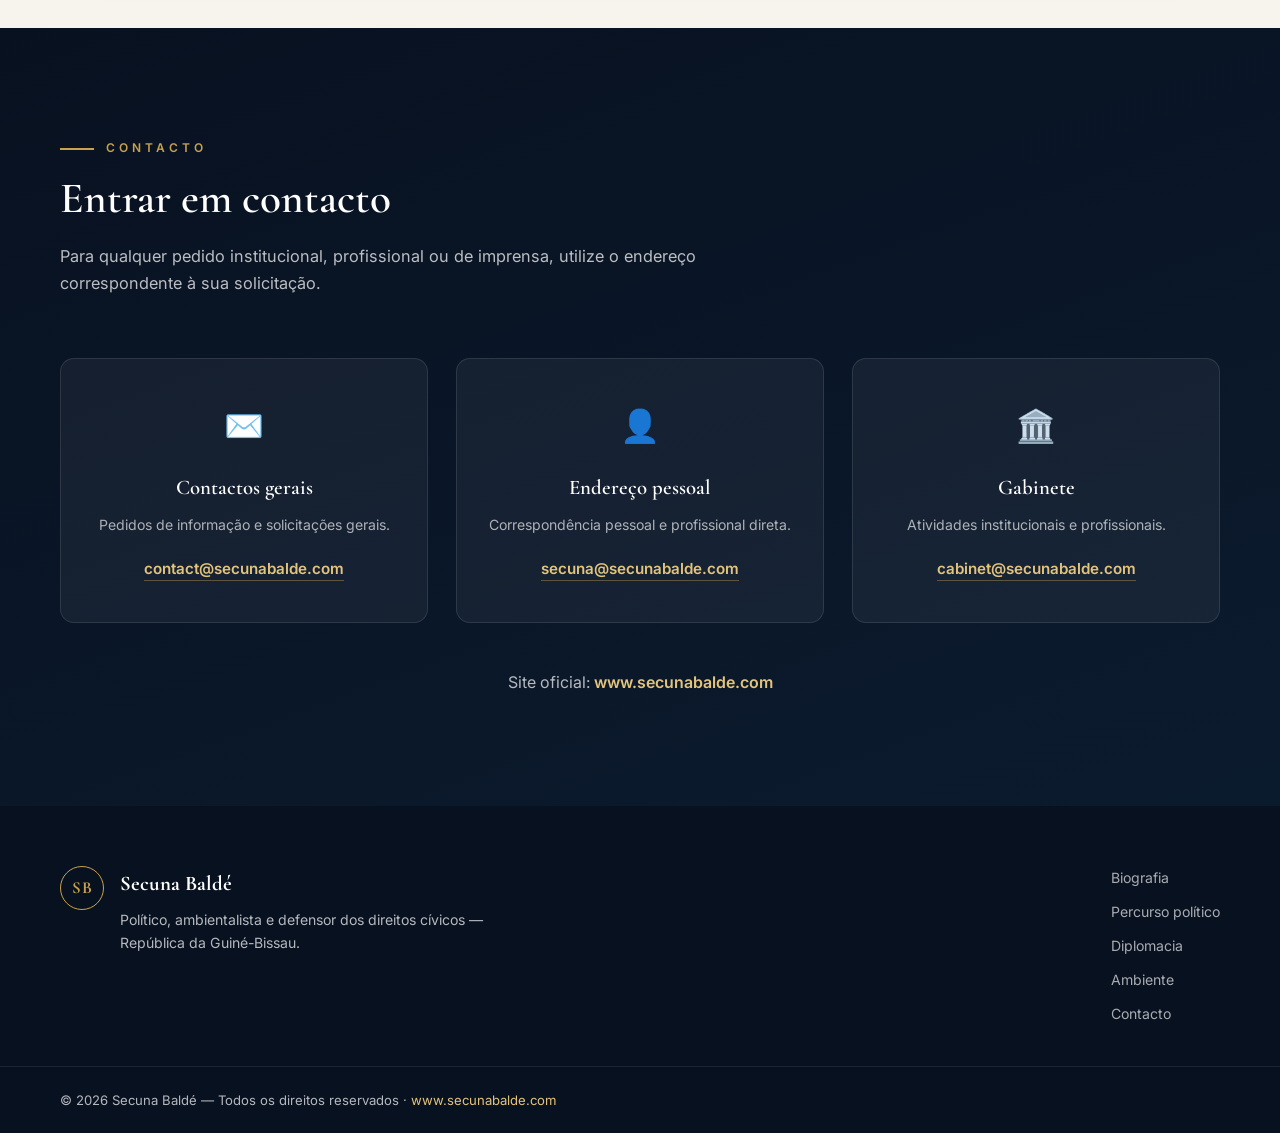
==== commit 12eecee9: "Version portugaise (langue principale) + selecteur de langue PT/FR - index.html : traduit en portuga" ====
--- a/index.html
+++ b/index.html
@@ -1,13 +1,15 @@
 <!DOCTYPE html>
-<html lang="fr">
+<html lang="pt">
 <head>
   <meta charset="UTF-8">
   <meta name="viewport" content="width=device-width, initial-scale=1.0">
-  <title>Secuna Baldé — Homme d'État, Environnementaliste &amp; Défenseur des droits civiques</title>
-  <meta name="description" content="Site officiel de Secuna Baldé — Ancien ministre du Tourisme et de l'Artisanat de la République de Guinée-Bissau, député à l'Assemblée nationale populaire, environnementaliste et consultant en investissement.">
-  <meta property="og:title" content="Secuna Baldé — Site officiel">
-  <meta property="og:description" content="Politique, environnementaliste et défenseur des droits civiques de la République de Guinée-Bissau.">
+  <title>Secuna Baldé — Político, Ambientalista e Defensor dos Direitos Cívicos</title>
+  <meta name="description" content="Site oficial de Secuna Baldé — Antigo Ministro do Turismo e Artesanato da República da Guiné-Bissau, Deputado à Assembleia Nacional Popular, ambientalista e consultor em investimento.">
+  <meta property="og:title" content="Secuna Baldé — Site oficial">
+  <meta property="og:description" content="Político, ambientalista e defensor dos direitos cívicos da República da Guiné-Bissau.">
   <meta property="og:image" content="assets/mr_balde.jpeg">
+  <link rel="alternate" hreflang="pt" href="https://www.secunabalde.com/">
+  <link rel="alternate" hreflang="fr" href="https://www.secunabalde.com/fr/">
   <link rel="preconnect" href="https://fonts.googleapis.com">
   <link rel="preconnect" href="https://fonts.gstatic.com" crossorigin>
   <link href="https://fonts.googleapis.com/css2?family=Cormorant+Garamond:ital,wght@0,400;0,500;0,600;0,700;1,400&family=Inter:wght@300;400;500;600;700&display=swap" rel="stylesheet">
@@ -16,31 +18,35 @@
 </head>
 <body>
 
-  <!-- Barre drapeau Guinée-Bissau -->
+  <!-- Barra bandeira Guiné-Bissau -->
   <div class="flag-bar" aria-hidden="true">
     <span class="flag-red"></span><span class="flag-yellow"></span><span class="flag-green"></span>
   </div>
 
-  <!-- ===== NAVIGATION ===== -->
+  <!-- ===== NAVEGAÇÃO ===== -->
   <header class="site-header" id="siteHeader">
     <div class="container nav-inner">
-      <a href="#accueil" class="brand">
+      <a href="#inicio" class="brand">
         <span class="brand-initials">SB</span>
         <span class="brand-text">
           <strong>Secuna Baldé</strong>
-          <small>République de Guinée-Bissau</small>
+          <small>República da Guiné-Bissau</small>
         </span>
       </a>
-      <nav class="main-nav" id="mainNav" aria-label="Navigation principale">
-        <a href="#accueil" class="nav-link active">Accueil</a>
-        <a href="#biographie" class="nav-link">Biographie</a>
-        <a href="#politique" class="nav-link">Parcours politique</a>
-        <a href="#diplomatie" class="nav-link">Diplomatie</a>
-        <a href="#environnement" class="nav-link">Environnement</a>
-        <a href="#formation" class="nav-link">Formation</a>
-        <a href="#contact" class="nav-link nav-cta">Contact</a>
+      <nav class="main-nav" id="mainNav" aria-label="Navegação principal">
+        <a href="#inicio" class="nav-link active">Início</a>
+        <a href="#biografia" class="nav-link">Biografia</a>
+        <a href="#politica" class="nav-link">Percurso político</a>
+        <a href="#diplomacia" class="nav-link">Diplomacia</a>
+        <a href="#ambiente" class="nav-link">Ambiente</a>
+        <a href="#formacao" class="nav-link">Formação</a>
+        <a href="#contacto" class="nav-link nav-cta">Contacto</a>
+        <div class="lang-switch" aria-label="Idioma / Langue">
+          <a href="index.html" class="active" lang="pt">PT</a>
+          <a href="fr/index.html" lang="fr">FR</a>
+        </div>
       </nav>
-      <button class="nav-toggle" id="navToggle" aria-label="Ouvrir le menu" aria-expanded="false">
+      <button class="nav-toggle" id="navToggle" aria-label="Abrir o menu" aria-expanded="false">
         <span></span><span></span><span></span>
       </button>
     </div>
@@ -49,102 +55,102 @@
   <main id="pageMain">
 
     <!-- ===== HERO ===== -->
-    <section class="hero" id="accueil">
+    <section class="hero" id="inicio">
       <div class="hero-bg" aria-hidden="true"></div>
       <div class="container hero-inner">
         <div class="hero-text reveal">
-          <p class="hero-kicker">République de Guinée-Bissau</p>
+          <p class="hero-kicker">República da Guiné-Bissau</p>
           <h1 class="hero-title">Secuna <span>Baldé</span></h1>
           <div class="hero-rule" aria-hidden="true"></div>
           <p class="hero-subtitle">
-            Homme politique, environnementaliste et défenseur des droits civiques.
-            Ancien ministre du Tourisme et de l'Artisanat, député à l'Assemblée
-            nationale populaire de la République de Guinée-Bissau.
+            Político, ambientalista e defensor dos direitos cívicos.
+            Antigo Ministro do Turismo e Artesanato, Deputado à Assembleia
+            Nacional Popular da República da Guiné-Bissau.
           </p>
           <div class="hero-actions">
-            <a href="#biographie" class="btn btn-gold">Découvrir son parcours</a>
-            <a href="#contact" class="btn btn-outline">Prendre contact</a>
+            <a href="#biografia" class="btn btn-gold">Descobrir o seu percurso</a>
+            <a href="#contacto" class="btn btn-outline">Entrar em contacto</a>
           </div>
           <ul class="hero-highlights">
-            <li><strong>Ministre</strong><span>Tourisme &amp; Artisanat</span></li>
-            <li><strong>Député</strong><span>Assemblée nationale populaire</span></li>
-            <li><strong>Conseiller</strong><span>Présidence &amp; Primature</span></li>
+            <li><strong>Ministro</strong><span>Turismo &amp; Artesanato</span></li>
+            <li><strong>Deputado</strong><span>Assembleia Nacional Popular</span></li>
+            <li><strong>Assessor</strong><span>Presidência &amp; Governo</span></li>
           </ul>
         </div>
         <figure class="hero-portrait reveal delay-2">
           <div class="portrait-frame">
-            <img src="assets/mr_balde.jpeg" alt="Portrait officiel de Secuna Baldé" loading="eager">
+            <img src="assets/mr_balde.jpeg" alt="Retrato oficial de Secuna Baldé" loading="eager">
           </div>
-          <figcaption>Secuna Baldé — Dirigeant politique bissau-guinéen</figcaption>
+          <figcaption>Secuna Baldé — Dirigente político guineense</figcaption>
         </figure>
       </div>
-      <a href="#biographie" class="scroll-hint" aria-label="Faire défiler vers le bas">
+      <a href="#biografia" class="scroll-hint" aria-label="Deslocar para baixo">
         <span class="scroll-hint-line"></span>
       </a>
     </section>
 
-    <!-- ===== BIOGRAPHIE ===== -->
-    <section class="section" id="biographie">
-      <div class="container">
-        <div class="section-head reveal">
-          <p class="section-kicker">Biographie</p>
-          <h2 class="section-title">Un engagement au service de l'État et des citoyens</h2>
+    <!-- ===== BIOGRAFIA ===== -->
+    <section class="section" id="biografia">
+      <div class="container">
+        <div class="section-head reveal">
+          <p class="section-kicker">Biografia</p>
+          <h2 class="section-title">Um compromisso ao serviço do Estado e dos cidadãos</h2>
         </div>
         <div class="bio-grid">
           <div class="bio-text reveal">
             <p class="lead">
-              Secuna Baldé est un homme politique, environnementaliste et défenseur des
-              droits civiques de la République de Guinée-Bissau. Son parcours conjugue
-              responsabilités gouvernementales, mandat parlementaire, carrière diplomatique
-              et engagement constant en faveur du développement durable.
+              Secuna Baldé é um político, ambientalista e defensor dos direitos cívicos
+              da República da Guiné-Bissau. O seu percurso conjuga responsabilidades
+              governamentais, mandato parlamentar, carreira diplomática e um compromisso
+              constante com o desenvolvimento sustentável.
             </p>
             <p>
-              Ancien ministre du Tourisme et de l'Artisanat et député à l'Assemblée
-              nationale populaire, il a également exercé les fonctions de conseiller au
-              cabinet du Président de la République, de conseiller du Premier ministre
-              chargé du Commerce et de l'Investissement, ainsi que de conseiller du
-              ministre de la Défense nationale et des Combattants de la Liberté de la Patrie.
+              Antigo Ministro do Turismo e Artesanato e Deputado à Assembleia Nacional
+              Popular, exerceu igualmente as funções de assessor do Gabinete do
+              Presidente da República, de assessor do Primeiro-Ministro para o Comércio
+              e Investimento, bem como de assessor do Ministro da Defesa Nacional e dos
+              Combatentes da Liberdade da Pátria.
             </p>
             <p>
-              Il a par ailleurs été membre non permanent de la Commission nationale des
-              élections (CNE) et exerce aujourd'hui comme consultant en investissement et
-              en développement de projets dans les secteurs du tourisme et de l'hôtellerie.
+              Foi ainda membro não permanente da Comissão Nacional de Eleições (CNE)
+              e exerce atualmente como consultor em investimento e desenvolvimento de
+              projetos nos setores do turismo e da hotelaria.
             </p>
           </div>
           <aside class="bio-card reveal delay-2">
-            <h3>Fonctions marquantes</h3>
+            <h3>Funções de destaque</h3>
             <ul class="check-list">
-              <li>Ministre du Tourisme et de l'Artisanat</li>
-              <li>Député à l'Assemblée nationale populaire</li>
-              <li>Conseiller au cabinet du Président de la République</li>
-              <li>Conseiller du Premier ministre — Commerce &amp; Investissement</li>
-              <li>Conseiller du ministre de la Défense nationale</li>
-              <li>Membre non permanent de la CNE</li>
-              <li>Consultant — investissement, tourisme &amp; hôtellerie</li>
+              <li>Ministro do Turismo e Artesanato</li>
+              <li>Deputado à Assembleia Nacional Popular</li>
+              <li>Assessor do Gabinete do Presidente da República</li>
+              <li>Assessor do Primeiro-Ministro — Comércio &amp; Investimento</li>
+              <li>Assessor do Ministro da Defesa Nacional</li>
+              <li>Membro não permanente da CNE</li>
+              <li>Consultor — investimento, turismo &amp; hotelaria</li>
             </ul>
           </aside>
         </div>
       </div>
     </section>
 
-    <!-- ===== PARCOURS POLITIQUE ===== -->
-    <section class="section section-dark" id="politique">
-      <div class="container">
-        <div class="section-head reveal">
-          <p class="section-kicker">Parcours politique</p>
-          <h2 class="section-title">Une trajectoire politique précoce et déterminée</h2>
+    <!-- ===== PERCURSO POLÍTICO ===== -->
+    <section class="section section-dark" id="politica">
+      <div class="container">
+        <div class="section-head reveal">
+          <p class="section-kicker">Percurso político</p>
+          <h2 class="section-title">Uma trajetória política precoce e determinada</h2>
         </div>
 
         <div class="timeline">
           <article class="timeline-item reveal">
             <div class="timeline-marker" aria-hidden="true"></div>
             <div class="timeline-card">
-              <p class="timeline-date">Janvier 2014</p>
-              <h3>Président du Parti socialiste (PS) de Guinée-Bissau</h3>
+              <p class="timeline-date">Janeiro de 2014</p>
+              <h3>Presidente do Partido Socialista (PS) da Guiné-Bissau</h3>
               <p>
-                Élu président du parti lors du 1<sup>er</sup> Congrès de cette formation
-                politique à l'âge de 32 ans, il devient alors le plus jeune dirigeant
-                de parti politique du pays.
+                Eleito presidente do partido no 1.º Congresso desta formação política,
+                aos 32 anos, tornou-se então o mais jovem dirigente de partido
+                político do país.
               </p>
             </div>
           </article>
@@ -152,12 +158,12 @@
           <article class="timeline-item reveal">
             <div class="timeline-marker" aria-hidden="true"></div>
             <div class="timeline-card">
-              <p class="timeline-date">Élections générales de 2014</p>
-              <h3>Tête de liste et candidat au poste de Premier ministre</h3>
+              <p class="timeline-date">Eleições gerais de 2014</p>
+              <h3>Cabeça de lista e candidato a Primeiro-Ministro</h3>
               <p>
-                Lors des élections générales de 2014, il se présente comme tête de liste
-                et candidat au poste de Premier ministre sous les couleurs du Parti
-                socialiste (PS) de Guinée-Bissau.
+                Nas eleições gerais de 2014, apresentou-se como cabeça de lista e
+                candidato ao cargo de Primeiro-Ministro sob as cores do Partido
+                Socialista (PS) da Guiné-Bissau.
               </p>
             </div>
           </article>
@@ -166,11 +172,11 @@
             <div class="timeline-marker" aria-hidden="true"></div>
             <div class="timeline-card">
               <p class="timeline-date">MADEM-G15</p>
-              <h3>Mouvement pour l'Alternance Démocratique — Groupe des 15</h3>
-              <p>Ancien militant et membre fondateur du MADEM-G15, il y a notamment exercé les fonctions de :</p>
+              <h3>Movimento para a Alternância Democrática — Grupo dos 15</h3>
+              <p>Antigo militante e membro fundador do MADEM-G15, exerceu nomeadamente as funções de:</p>
               <ul class="dash-list">
-                <li>Ex-sous-secrétaire du Bureau des relations extérieures</li>
-                <li>Membre de la Commission politique nationale</li>
+                <li>Ex-subsecretário do Gabinete das Relações Exteriores</li>
+                <li>Membro da Comissão Política Nacional</li>
               </ul>
             </div>
           </article>
@@ -179,14 +185,14 @@
             <div class="timeline-marker" aria-hidden="true"></div>
             <div class="timeline-card">
               <p class="timeline-date">PTG</p>
-              <h3>Parti des Travailleurs Guinéens</h3>
-              <p>Au sein du PTG, il a été :</p>
+              <h3>Partido dos Trabalhadores Guineenses</h3>
+              <p>No seio do PTG, foi:</p>
               <ul class="dash-list">
-                <li>Militant</li>
-                <li>Ancien sixième vice-président</li>
-                <li>Porte-parole</li>
-                <li>Secrétaire chargé des Relations extérieures</li>
-                <li>Membre de la Commission permanente</li>
+                <li>Militante</li>
+                <li>Antigo sexto vice-presidente</li>
+                <li>Porta-voz</li>
+                <li>Secretário para as Relações Exteriores</li>
+                <li>Membro da Comissão Permanente</li>
               </ul>
             </div>
           </article>
@@ -194,168 +200,168 @@
       </div>
     </section>
 
-    <!-- ===== DIPLOMATIE ===== -->
-    <section class="section" id="diplomatie">
-      <div class="container">
-        <div class="section-head reveal">
-          <p class="section-kicker">Parcours diplomatique</p>
-          <h2 class="section-title">Au service de la Guinée-Bissau à l'étranger</h2>
+    <!-- ===== DIPLOMACIA ===== -->
+    <section class="section" id="diplomacia">
+      <div class="container">
+        <div class="section-head reveal">
+          <p class="section-kicker">Percurso diplomático</p>
+          <h2 class="section-title">Ao serviço da Guiné-Bissau no estrangeiro</h2>
           <p class="section-sub">
-            Dans le cadre de sa carrière diplomatique, il a exercé les fonctions de
-            ministre-conseiller au sein des ambassades de la Guinée-Bissau auprès de :
+            No âmbito da sua carreira diplomática, exerceu as funções de
+            ministro-conselheiro nas embaixadas da Guiné-Bissau junto de:
           </p>
         </div>
         <div class="cards-3">
           <article class="country-card reveal">
             <span class="country-flag" aria-hidden="true">🇧🇷</span>
-            <h3>République fédérative du Brésil</h3>
-            <p>Ministre-conseiller à l'ambassade de la Guinée-Bissau à Brasília.</p>
+            <h3>República Federativa do Brasil</h3>
+            <p>Ministro-conselheiro na Embaixada da Guiné-Bissau em Brasília.</p>
           </article>
           <article class="country-card reveal delay-1">
             <span class="country-flag" aria-hidden="true">🇨🇻</span>
-            <h3>République du Cabo Verde</h3>
-            <p>Ministre-conseiller à l'ambassade de la Guinée-Bissau à Praia.</p>
+            <h3>República de Cabo Verde</h3>
+            <p>Ministro-conselheiro na Embaixada da Guiné-Bissau na Praia.</p>
           </article>
           <article class="country-card reveal delay-2">
             <span class="country-flag" aria-hidden="true">🇬🇳</span>
-            <h3>République de Guinée</h3>
-            <p>Ministre-conseiller à l'ambassade de la Guinée-Bissau à Conakry.</p>
-          </article>
-        </div>
-      </div>
-    </section>
-
-    <!-- ===== ENVIRONNEMENT ===== -->
-    <section class="section section-green" id="environnement">
-      <div class="container">
-        <div class="section-head reveal">
-          <p class="section-kicker section-kicker-green">Engagement environnemental</p>
-          <h2 class="section-title">Préserver aujourd'hui pour transmettre demain</h2>
+            <h3>República da Guiné</h3>
+            <p>Ministro-conselheiro na Embaixada da Guiné-Bissau em Conacri.</p>
+          </article>
+        </div>
+      </div>
+    </section>
+
+    <!-- ===== AMBIENTE ===== -->
+    <section class="section section-green" id="ambiente">
+      <div class="container">
+        <div class="section-head reveal">
+          <p class="section-kicker section-kicker-green">Compromisso ambiental</p>
+          <h2 class="section-title">Preservar hoje para transmitir amanhã</h2>
           <p class="section-sub">
-            Environnementaliste convaincu, Secuna Baldé porte une vision d'une
-            Guinée-Bissau plus verte, plus forte, pour les générations futures —
-            de la protection de l'archipel des Bijagós au développement d'un
-            tourisme durable au bénéfice des communautés locales.
+            Ambientalista convicto, Secuna Baldé defende a visão de uma Guiné-Bissau
+            mais verde, mais forte, para as gerações futuras — da proteção do
+            arquipélago dos Bijagós ao desenvolvimento de um turismo sustentável
+            em benefício das comunidades locais.
           </p>
         </div>
         <figure class="env-visual reveal">
-          <img src="assets/environnement.jpeg" alt="Guinée-Bissau Verte 2030 — préserver aujourd'hui pour transmettre demain" loading="lazy">
+          <img src="assets/environnement.jpeg" alt="Guiné-Bissau Verde 2030 — preservar hoje para transmitir amanhã" loading="lazy">
         </figure>
         <div class="pillars">
-          <div class="pillar reveal"><span aria-hidden="true">🌳</span><p>Protéger nos forêts</p></div>
-          <div class="pillar reveal delay-1"><span aria-hidden="true">🌊</span><p>Préserver nos côtes</p></div>
-          <div class="pillar reveal delay-2"><span aria-hidden="true">🌱</span><p>Sauvegarder la biodiversité</p></div>
-          <div class="pillar reveal delay-3"><span aria-hidden="true">🤝</span><p>Soutenir les communautés</p></div>
-          <div class="pillar reveal delay-4"><span aria-hidden="true">♻️</span><p>Économie circulaire</p></div>
-          <div class="pillar reveal delay-5"><span aria-hidden="true">🎓</span><p>Investir dans la jeunesse</p></div>
-        </div>
-      </div>
-    </section>
-
-    <!-- ===== FORMATION & EXPERTISE ===== -->
-    <section class="section" id="formation">
-      <div class="container">
-        <div class="section-head reveal">
-          <p class="section-kicker">Formation académique</p>
-          <h2 class="section-title">Des compétences au croisement de la gestion et du politique</h2>
+          <div class="pillar reveal"><span aria-hidden="true">🌳</span><p>Proteger as nossas florestas</p></div>
+          <div class="pillar reveal delay-1"><span aria-hidden="true">🌊</span><p>Preservar as nossas costas</p></div>
+          <div class="pillar reveal delay-2"><span aria-hidden="true">🌱</span><p>Salvaguardar a biodiversidade</p></div>
+          <div class="pillar reveal delay-3"><span aria-hidden="true">🤝</span><p>Apoiar as comunidades</p></div>
+          <div class="pillar reveal delay-4"><span aria-hidden="true">♻️</span><p>Economia circular</p></div>
+          <div class="pillar reveal delay-5"><span aria-hidden="true">🎓</span><p>Investir na juventude</p></div>
+        </div>
+      </div>
+    </section>
+
+    <!-- ===== FORMAÇÃO & CONSULTORIA ===== -->
+    <section class="section" id="formacao">
+      <div class="container">
+        <div class="section-head reveal">
+          <p class="section-kicker">Formação académica</p>
+          <h2 class="section-title">Competências no cruzamento da gestão e da política</h2>
         </div>
         <div class="cards-4">
           <article class="edu-card reveal">
             <p class="edu-level">MBA</p>
             <h3>Master of Business Administration</h3>
-            <p>Gestion des entreprises et des ressources humaines.</p>
+            <p>Gestão de empresas e de recursos humanos.</p>
           </article>
           <article class="edu-card reveal delay-1">
-            <p class="edu-level">Spécialisation</p>
-            <h3>Sciences politiques</h3>
-            <p>Spécialisation en sciences politiques.</p>
+            <p class="edu-level">Especialização</p>
+            <h3>Ciências Políticas</h3>
+            <p>Especialização em ciências políticas.</p>
           </article>
           <article class="edu-card reveal delay-2">
-            <p class="edu-level">Licence</p>
-            <h3>Tourisme</h3>
-            <p>Licence en tourisme.</p>
+            <p class="edu-level">Licenciatura</p>
+            <h3>Turismo</h3>
+            <p>Licenciatura em turismo.</p>
           </article>
           <article class="edu-card reveal delay-3">
-            <p class="edu-level">Formation technique</p>
-            <h3>Gestion informatique</h3>
-            <p>Formation technique en gestion informatique.</p>
+            <p class="edu-level">Formação técnica</p>
+            <h3>Gestão informática</h3>
+            <p>Formação técnica em gestão informática.</p>
           </article>
         </div>
 
         <div class="consulting reveal">
           <div class="consulting-text">
-            <h3>Conseil en investissement &amp; développement de projets</h3>
+            <h3>Consultoria em investimento &amp; desenvolvimento de projetos</h3>
             <p>
-              Secuna Baldé accompagne aujourd'hui investisseurs et porteurs de projets
-              dans les secteurs du tourisme et de l'hôtellerie, en mettant à leur service
-              son expérience gouvernementale, parlementaire et diplomatique.
+              Secuna Baldé acompanha atualmente investidores e promotores de projetos
+              nos setores do turismo e da hotelaria, colocando ao seu serviço a sua
+              experiência governamental, parlamentar e diplomática.
             </p>
           </div>
-          <a href="#contact" class="btn btn-gold">Solliciter une expertise</a>
-        </div>
-      </div>
-    </section>
-
-    <!-- ===== CONTACT ===== -->
-    <section class="section section-dark" id="contact">
-      <div class="container">
-        <div class="section-head reveal">
-          <p class="section-kicker">Contact</p>
-          <h2 class="section-title">Entrer en relation</h2>
+          <a href="#contacto" class="btn btn-gold">Solicitar uma consultoria</a>
+        </div>
+      </div>
+    </section>
+
+    <!-- ===== CONTACTO ===== -->
+    <section class="section section-dark" id="contacto">
+      <div class="container">
+        <div class="section-head reveal">
+          <p class="section-kicker">Contacto</p>
+          <h2 class="section-title">Entrar em contacto</h2>
           <p class="section-sub">
-            Pour toute demande institutionnelle, professionnelle ou presse,
-            veuillez utiliser l'adresse correspondant à votre requête.
+            Para qualquer pedido institucional, profissional ou de imprensa,
+            utilize o endereço correspondente à sua solicitação.
           </p>
         </div>
         <div class="cards-3">
           <article class="contact-card reveal">
             <span class="contact-icon" aria-hidden="true">✉️</span>
-            <h3>Contacts généraux</h3>
-            <p>Demandes d'information et sollicitations générales.</p>
+            <h3>Contactos gerais</h3>
+            <p>Pedidos de informação e solicitações gerais.</p>
             <a href="mailto:contact@secunabalde.com">contact@secunabalde.com</a>
           </article>
           <article class="contact-card reveal delay-1">
             <span class="contact-icon" aria-hidden="true">👤</span>
-            <h3>Adresse personnelle</h3>
-            <p>Correspondance personnelle et professionnelle directe.</p>
+            <h3>Endereço pessoal</h3>
+            <p>Correspondência pessoal e profissional direta.</p>
             <a href="mailto:secuna@secunabalde.com">secuna@secunabalde.com</a>
           </article>
           <article class="contact-card reveal delay-2">
             <span class="contact-icon" aria-hidden="true">🏛️</span>
-            <h3>Cabinet</h3>
-            <p>Activités institutionnelles et professionnelles.</p>
+            <h3>Gabinete</h3>
+            <p>Atividades institucionais e profissionais.</p>
             <a href="mailto:cabinet@secunabalde.com">cabinet@secunabalde.com</a>
           </article>
         </div>
         <p class="contact-site reveal">
-          Site officiel : <a href="https://www.secunabalde.com">www.secunabalde.com</a>
+          Site oficial: <a href="https://www.secunabalde.com">www.secunabalde.com</a>
         </p>
       </div>
     </section>
 
   </main>
 
-  <!-- ===== FOOTER ===== -->
+  <!-- ===== RODAPÉ ===== -->
   <footer class="site-footer" id="pageFooter">
     <div class="container footer-inner">
       <div class="footer-brand">
         <span class="brand-initials">SB</span>
         <div>
           <strong>Secuna Baldé</strong>
-          <p>Homme politique, environnementaliste et défenseur des droits civiques — République de Guinée-Bissau.</p>
-        </div>
-      </div>
-      <nav class="footer-nav" aria-label="Navigation de pied de page">
-        <a href="#biographie">Biographie</a>
-        <a href="#politique">Parcours politique</a>
-        <a href="#diplomatie">Diplomatie</a>
-        <a href="#environnement">Environnement</a>
-        <a href="#contact">Contact</a>
+          <p>Político, ambientalista e defensor dos direitos cívicos — República da Guiné-Bissau.</p>
+        </div>
+      </div>
+      <nav class="footer-nav" aria-label="Navegação de rodapé">
+        <a href="#biografia">Biografia</a>
+        <a href="#politica">Percurso político</a>
+        <a href="#diplomacia">Diplomacia</a>
+        <a href="#ambiente">Ambiente</a>
+        <a href="#contacto">Contacto</a>
       </nav>
     </div>
     <div class="footer-bottom">
       <div class="container">
-        <p>© <span id="year"></span> Secuna Baldé — Tous droits réservés · <a href="https://www.secunabalde.com">www.secunabalde.com</a></p>
+        <p>© <span id="year"></span> Secuna Baldé — Todos os direitos reservados · <a href="https://www.secunabalde.com">www.secunabalde.com</a></p>
       </div>
     </div>
   </footer>
--- a/css/style.css
+++ b/css/style.css
@@ -151,6 +151,27 @@
 .nav-cta::after { display: none; }
 .nav-cta:hover { background: var(--gold); color: var(--navy-900); }
 
+.lang-switch {
+  display: flex;
+  gap: 2px;
+  border: 1px solid rgba(255, 255, 255, 0.25);
+  border-radius: 999px;
+  padding: 3px;
+  margin-left: 6px;
+}
+.lang-switch a {
+  padding: 4px 12px;
+  border-radius: 999px;
+  font-size: 0.72rem;
+  font-weight: 700;
+  letter-spacing: 1px;
+  text-decoration: none;
+  color: rgba(255, 255, 255, 0.7);
+  transition: color 0.25s ease, background 0.25s ease;
+}
+.lang-switch a.active { background: var(--gold); color: var(--navy-900); }
+.lang-switch a:not(.active):hover { color: var(--gold-light); }
+
 .nav-toggle {
   display: none;
   flex-direction: column;
@@ -752,6 +773,7 @@
   .main-nav.open { transform: translateX(0); }
   .nav-link { font-size: 1rem; padding-block: 10px; }
   .nav-cta { margin-top: 12px; }
+  .lang-switch { margin: 14px 0 0; }
   .nav-toggle { display: flex; }
 }
 
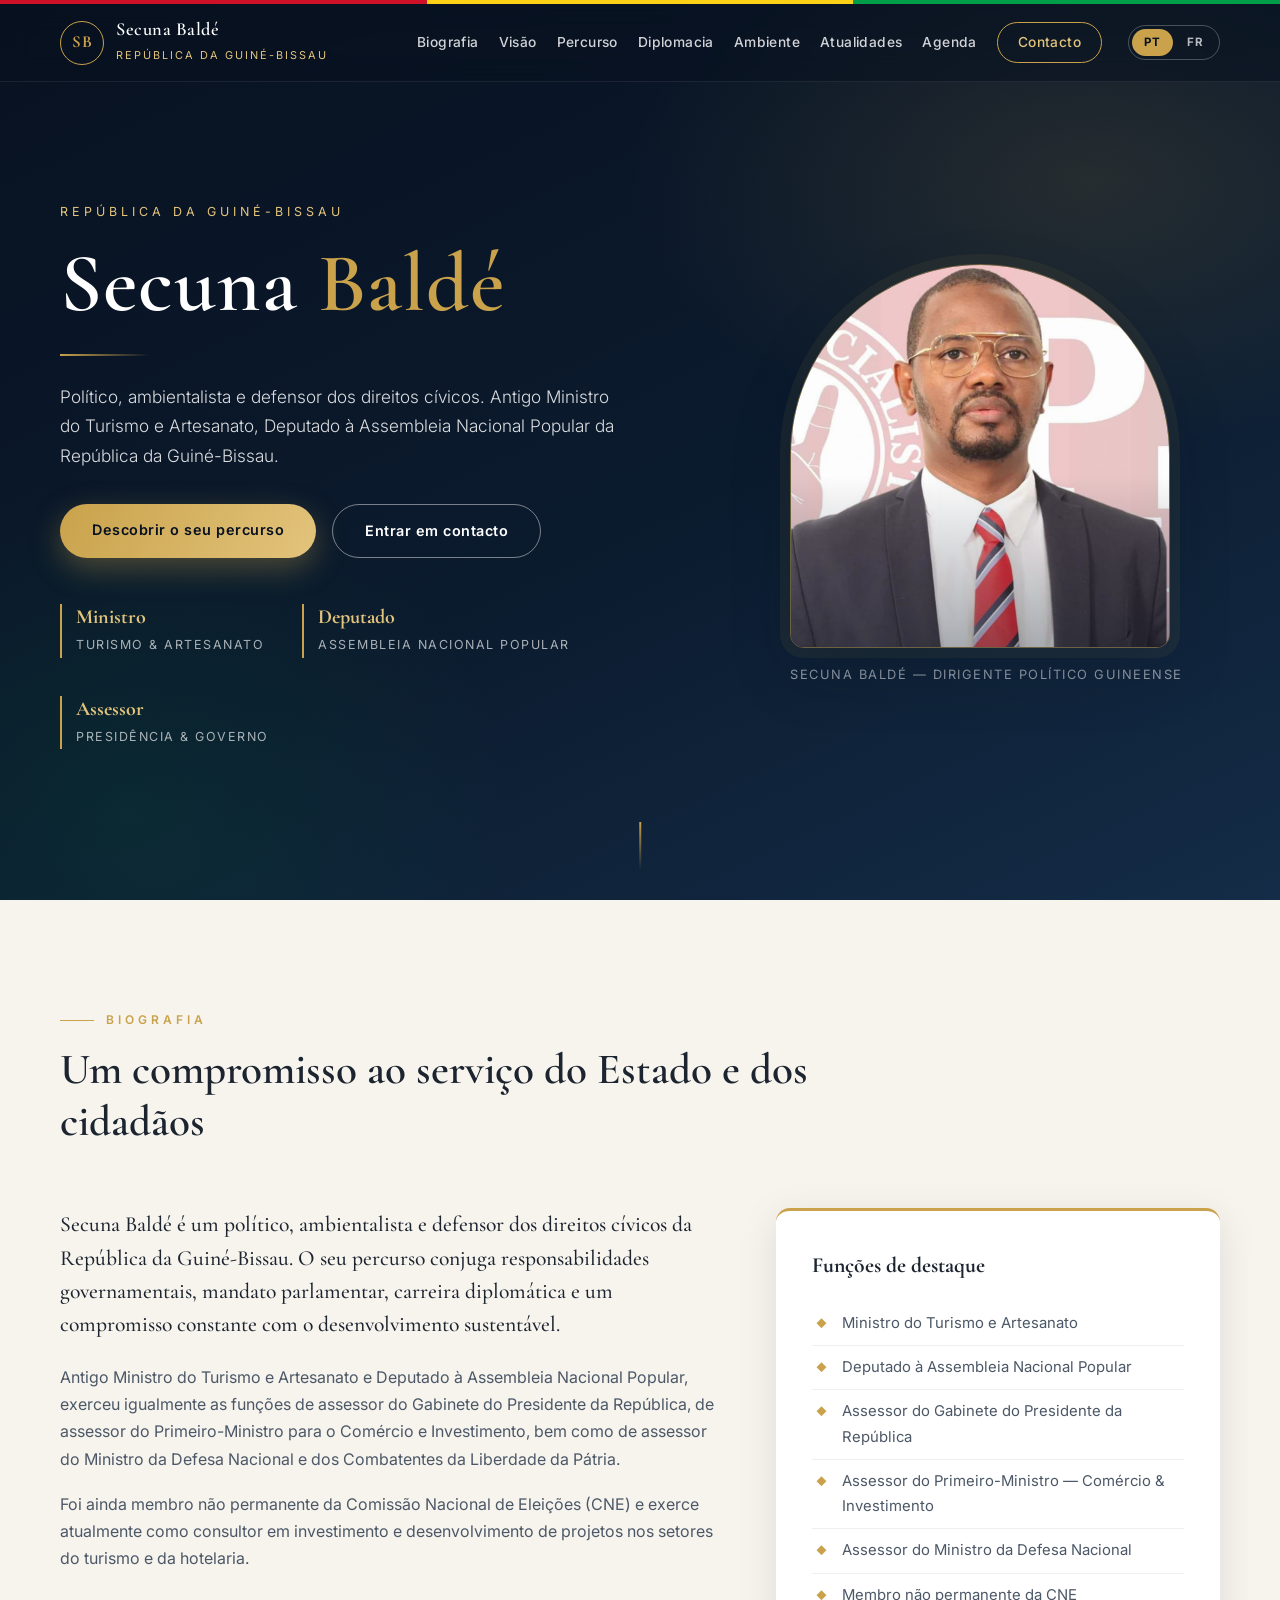
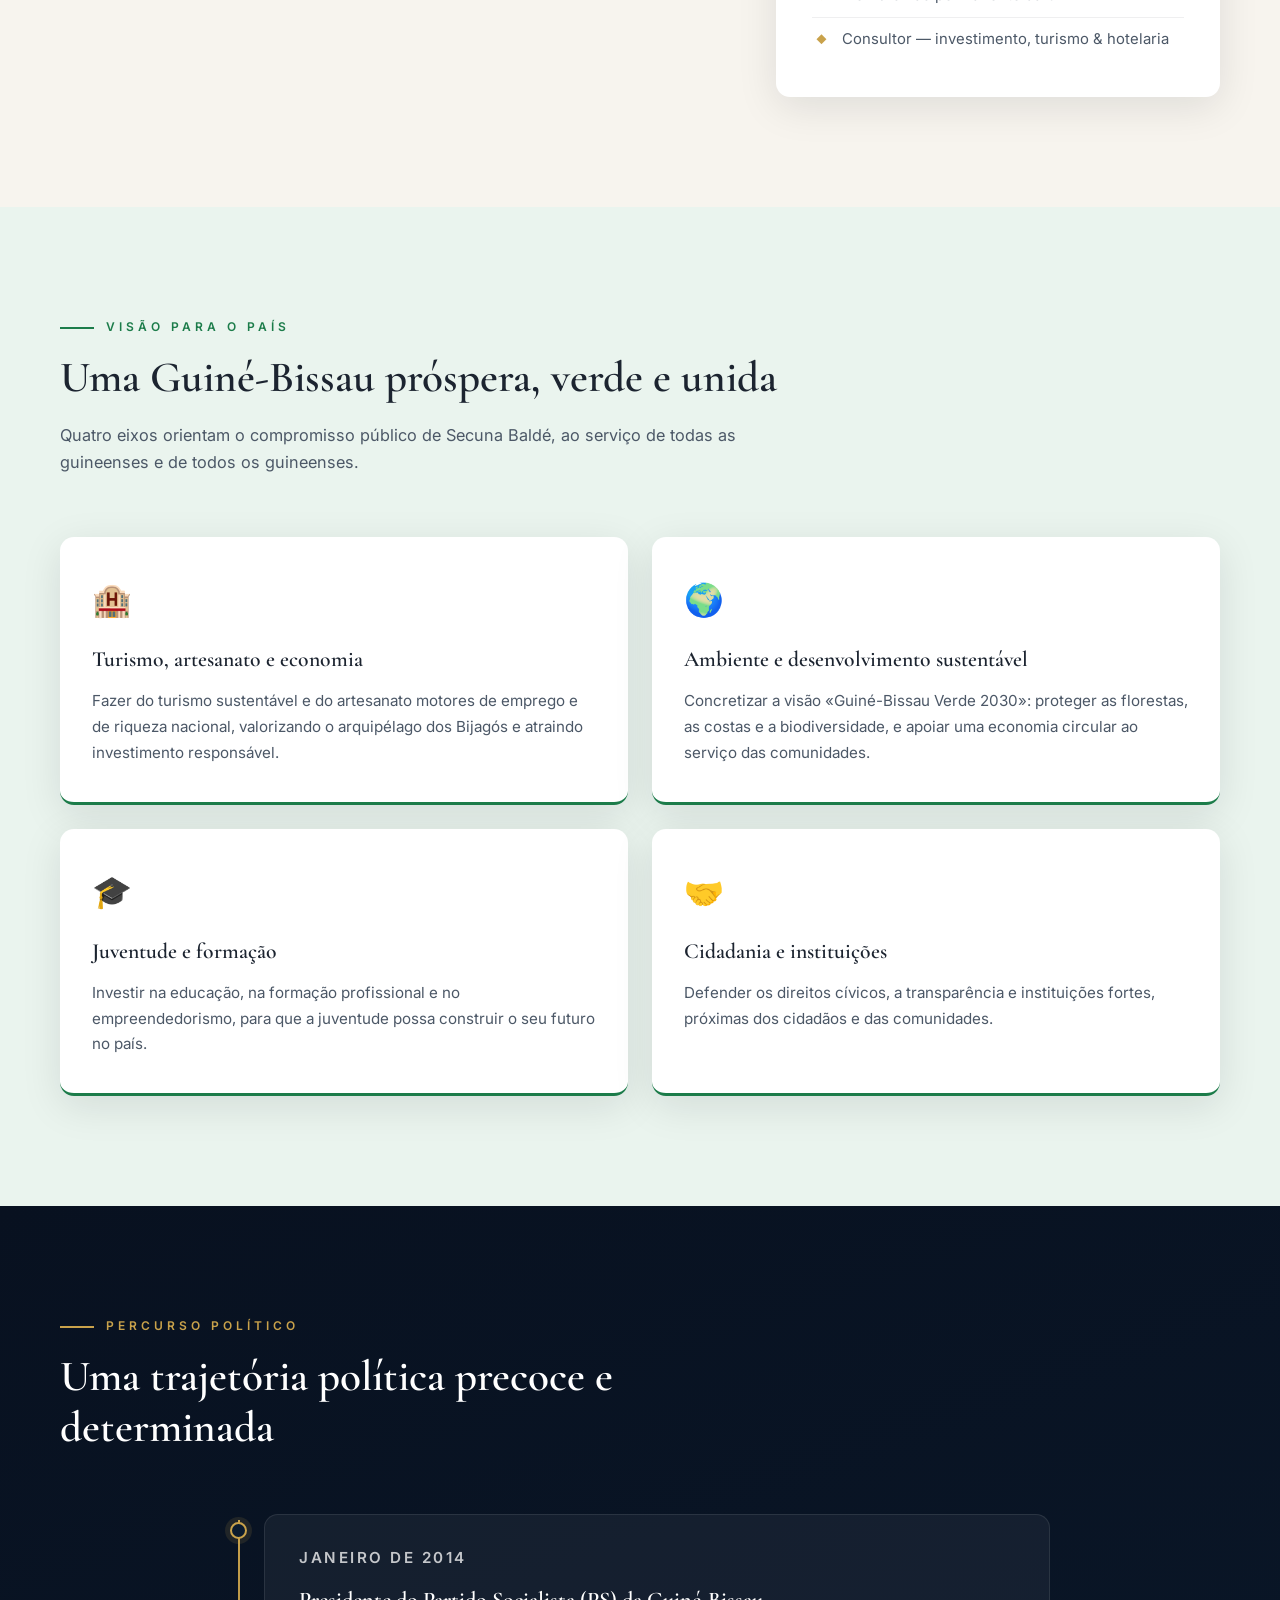
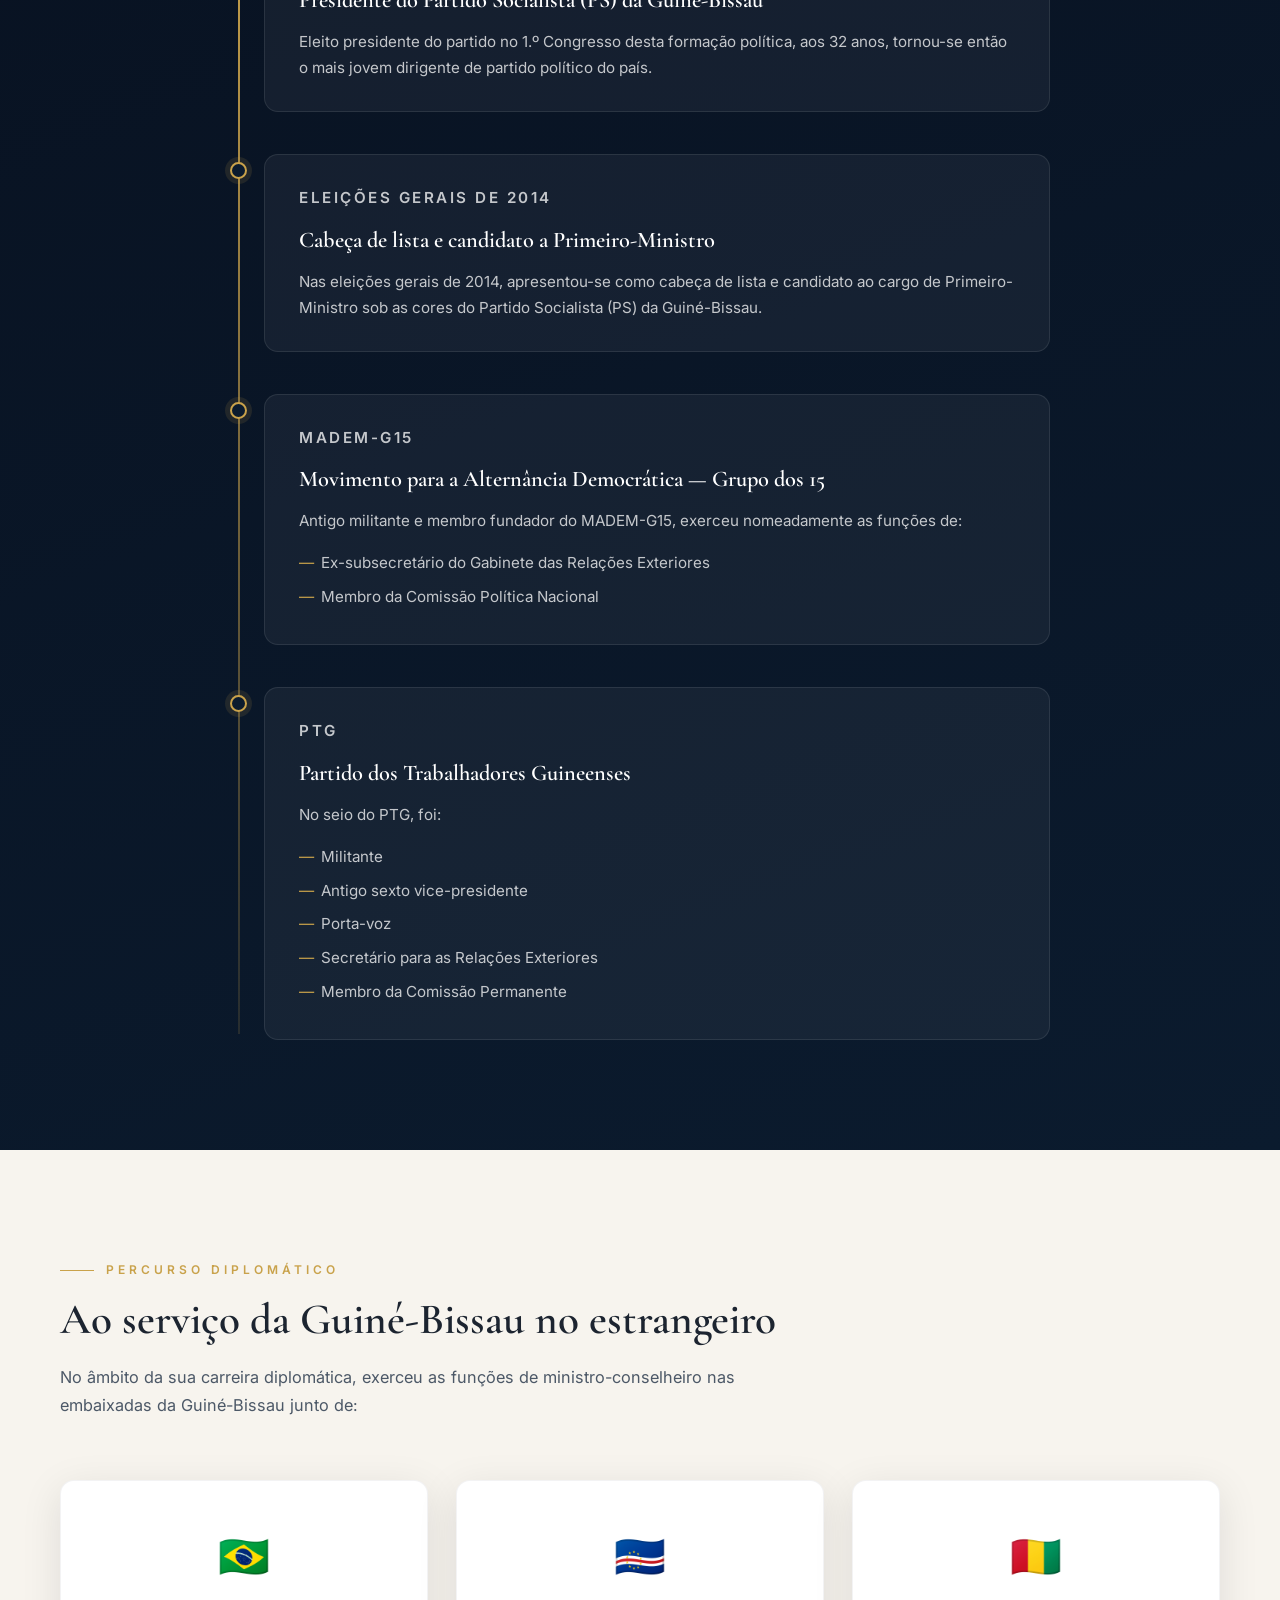
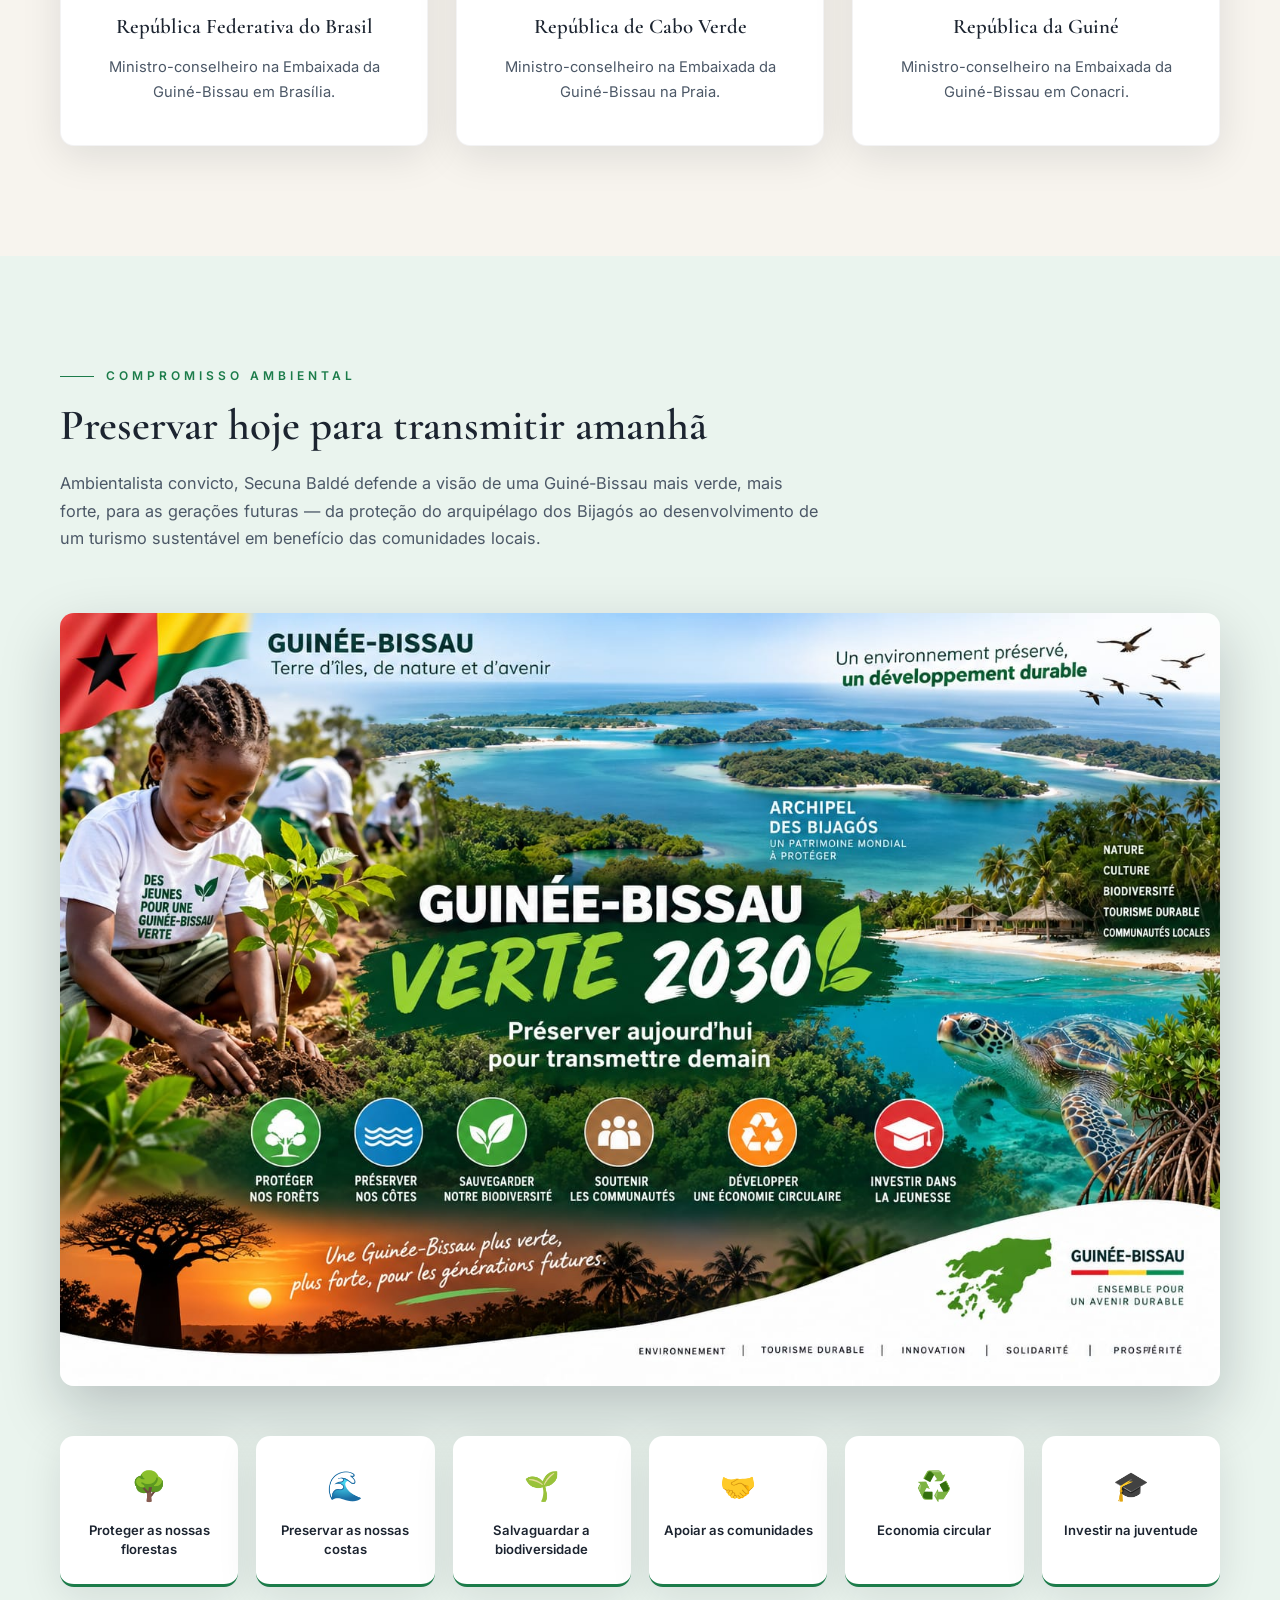
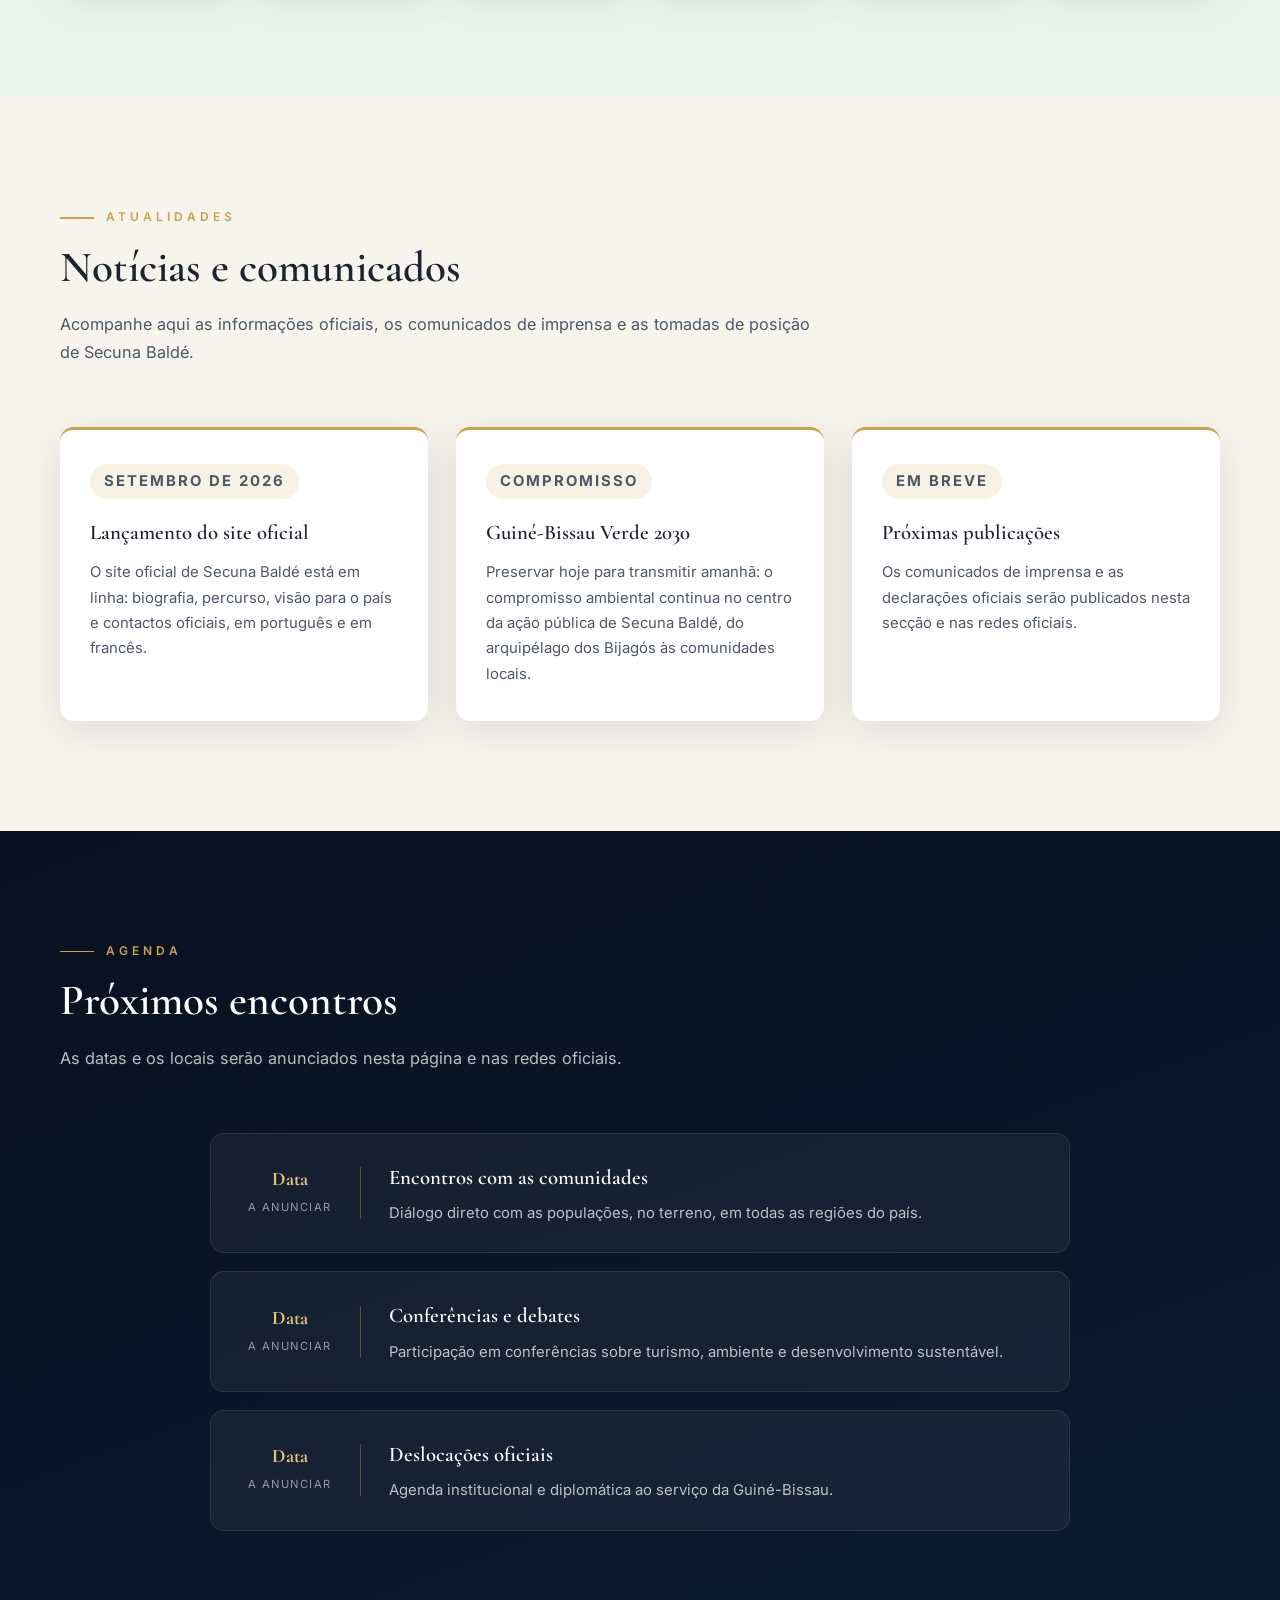
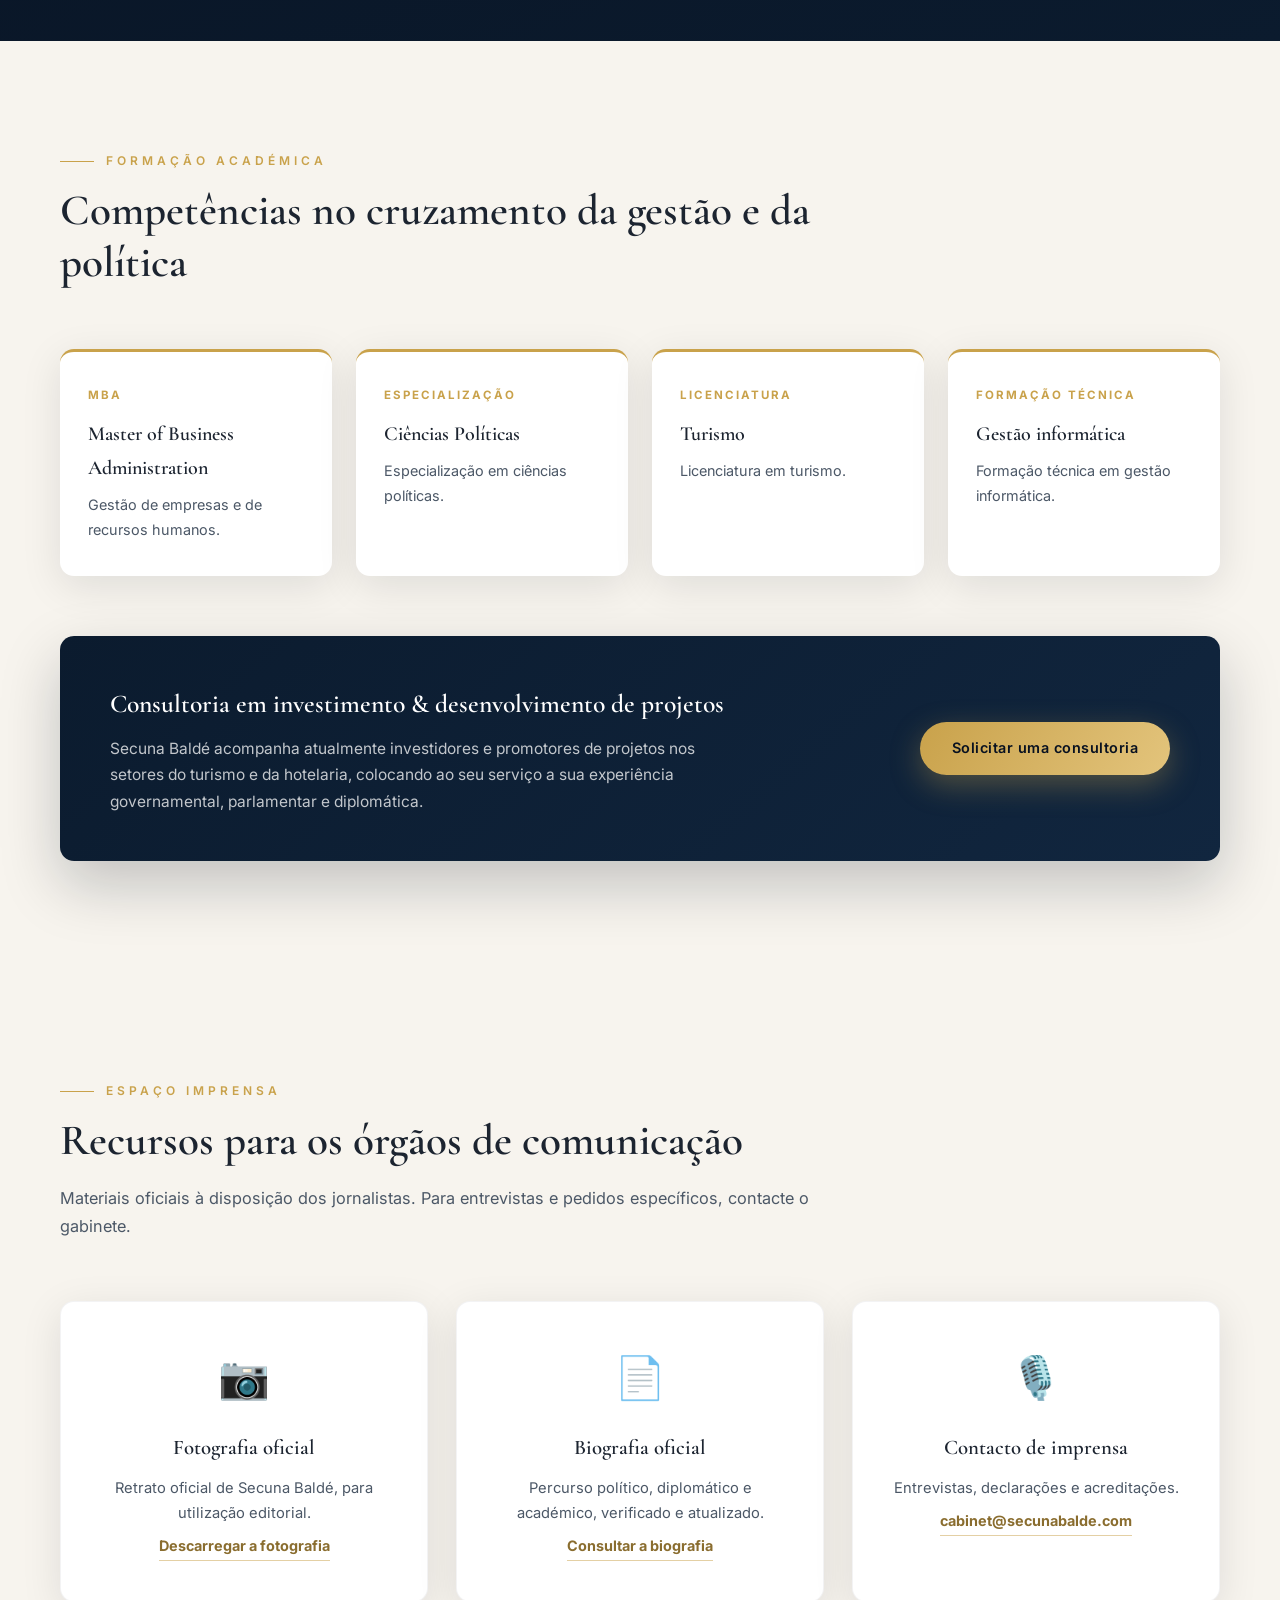
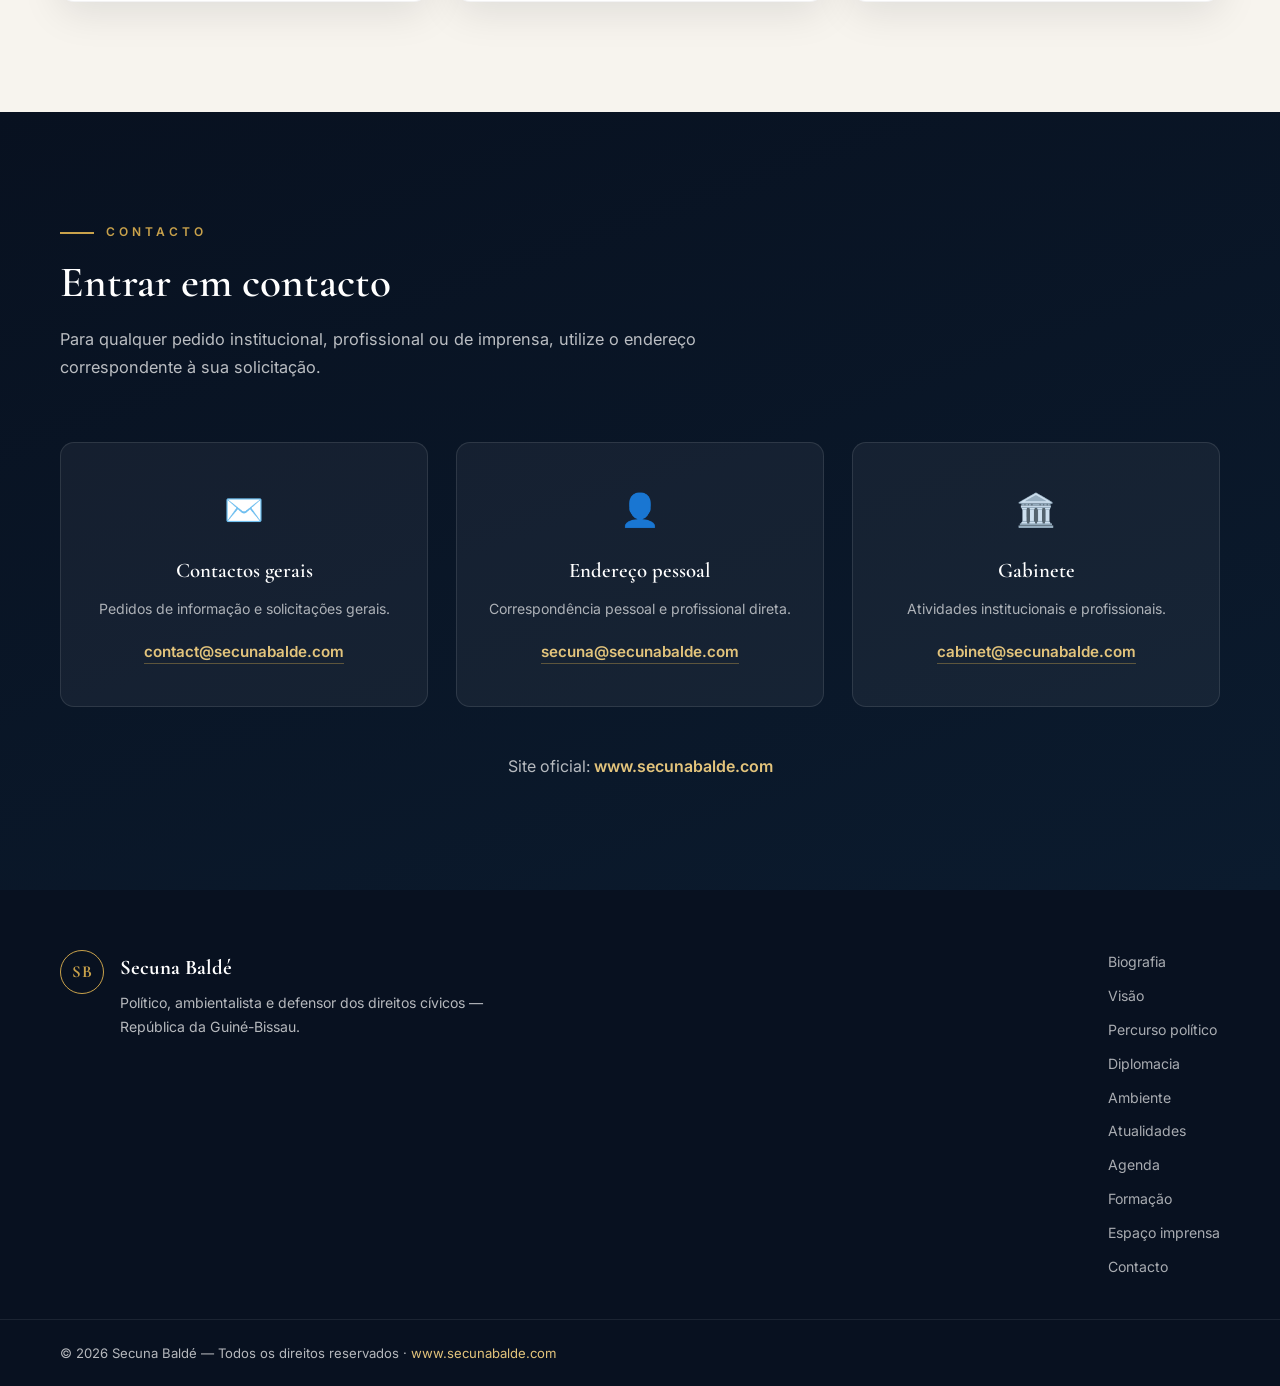
==== commit c305fac3: "Sections campagne bilingues : Vision, Actualites, Agenda, Espace presse - Vision : 4 axes (tourisme/" ====
--- a/index.html
+++ b/index.html
@@ -34,12 +34,13 @@
         </span>
       </a>
       <nav class="main-nav" id="mainNav" aria-label="Navegação principal">
-        <a href="#inicio" class="nav-link active">Início</a>
         <a href="#biografia" class="nav-link">Biografia</a>
-        <a href="#politica" class="nav-link">Percurso político</a>
+        <a href="#visao" class="nav-link">Visão</a>
+        <a href="#politica" class="nav-link">Percurso</a>
         <a href="#diplomacia" class="nav-link">Diplomacia</a>
         <a href="#ambiente" class="nav-link">Ambiente</a>
-        <a href="#formacao" class="nav-link">Formação</a>
+        <a href="#atualidades" class="nav-link">Atualidades</a>
+        <a href="#agenda" class="nav-link">Agenda</a>
         <a href="#contacto" class="nav-link nav-cta">Contacto</a>
         <div class="lang-switch" aria-label="Idioma / Langue">
           <a href="index.html" class="active" lang="pt">PT</a>
@@ -133,6 +134,56 @@
       </div>
     </section>
 
+    <!-- ===== VISÃO ===== -->
+    <section class="section section-green" id="visao">
+      <div class="container">
+        <div class="section-head reveal">
+          <p class="section-kicker section-kicker-green">Visão para o país</p>
+          <h2 class="section-title">Uma Guiné-Bissau próspera, verde e unida</h2>
+          <p class="section-sub">
+            Quatro eixos orientam o compromisso público de Secuna Baldé,
+            ao serviço de todas as guineenses e de todos os guineenses.
+          </p>
+        </div>
+        <div class="vision-grid">
+          <article class="vision-card reveal">
+            <span aria-hidden="true">🏨</span>
+            <h3>Turismo, artesanato e economia</h3>
+            <p>
+              Fazer do turismo sustentável e do artesanato motores de emprego e de
+              riqueza nacional, valorizando o arquipélago dos Bijagós e atraindo
+              investimento responsável.
+            </p>
+          </article>
+          <article class="vision-card reveal delay-1">
+            <span aria-hidden="true">🌍</span>
+            <h3>Ambiente e desenvolvimento sustentável</h3>
+            <p>
+              Concretizar a visão «Guiné-Bissau Verde 2030»: proteger as florestas,
+              as costas e a biodiversidade, e apoiar uma economia circular ao
+              serviço das comunidades.
+            </p>
+          </article>
+          <article class="vision-card reveal delay-2">
+            <span aria-hidden="true">🎓</span>
+            <h3>Juventude e formação</h3>
+            <p>
+              Investir na educação, na formação profissional e no empreendedorismo,
+              para que a juventude possa construir o seu futuro no país.
+            </p>
+          </article>
+          <article class="vision-card reveal delay-3">
+            <span aria-hidden="true">🤝</span>
+            <h3>Cidadania e instituições</h3>
+            <p>
+              Defender os direitos cívicos, a transparência e instituições fortes,
+              próximas dos cidadãos e das comunidades.
+            </p>
+          </article>
+        </div>
+      </div>
+    </section>
+
     <!-- ===== PERCURSO POLÍTICO ===== -->
     <section class="section section-dark" id="politica">
       <div class="container">
@@ -258,6 +309,83 @@
       </div>
     </section>
 
+    <!-- ===== ATUALIDADES ===== -->
+    <section class="section" id="atualidades">
+      <div class="container">
+        <div class="section-head reveal">
+          <p class="section-kicker">Atualidades</p>
+          <h2 class="section-title">Notícias e comunicados</h2>
+          <p class="section-sub">
+            Acompanhe aqui as informações oficiais, os comunicados de imprensa
+            e as tomadas de posição de Secuna Baldé.
+          </p>
+        </div>
+        <div class="cards-3">
+          <article class="news-card reveal">
+            <p class="news-date">Setembro de 2026</p>
+            <h3>Lançamento do site oficial</h3>
+            <p>
+              O site oficial de Secuna Baldé está em linha: biografia, percurso,
+              visão para o país e contactos oficiais, em português e em francês.
+            </p>
+          </article>
+          <article class="news-card reveal delay-1">
+            <p class="news-date">Compromisso</p>
+            <h3>Guiné-Bissau Verde 2030</h3>
+            <p>
+              Preservar hoje para transmitir amanhã: o compromisso ambiental
+              continua no centro da ação pública de Secuna Baldé, do arquipélago
+              dos Bijagós às comunidades locais.
+            </p>
+          </article>
+          <article class="news-card reveal delay-2">
+            <p class="news-date">Em breve</p>
+            <h3>Próximas publicações</h3>
+            <p>
+              Os comunicados de imprensa e as declarações oficiais serão
+              publicados nesta secção e nas redes oficiais.
+            </p>
+          </article>
+        </div>
+      </div>
+    </section>
+
+    <!-- ===== AGENDA ===== -->
+    <section class="section section-dark" id="agenda">
+      <div class="container">
+        <div class="section-head reveal">
+          <p class="section-kicker">Agenda</p>
+          <h2 class="section-title">Próximos encontros</h2>
+          <p class="section-sub">
+            As datas e os locais serão anunciados nesta página e nas redes oficiais.
+          </p>
+        </div>
+        <div class="agenda-list">
+          <article class="agenda-item reveal">
+            <div class="agenda-date"><strong>Data</strong><span>a anunciar</span></div>
+            <div class="agenda-info">
+              <h3>Encontros com as comunidades</h3>
+              <p>Diálogo direto com as populações, no terreno, em todas as regiões do país.</p>
+            </div>
+          </article>
+          <article class="agenda-item reveal delay-1">
+            <div class="agenda-date"><strong>Data</strong><span>a anunciar</span></div>
+            <div class="agenda-info">
+              <h3>Conferências e debates</h3>
+              <p>Participação em conferências sobre turismo, ambiente e desenvolvimento sustentável.</p>
+            </div>
+          </article>
+          <article class="agenda-item reveal delay-2">
+            <div class="agenda-date"><strong>Data</strong><span>a anunciar</span></div>
+            <div class="agenda-info">
+              <h3>Deslocações oficiais</h3>
+              <p>Agenda institucional e diplomática ao serviço da Guiné-Bissau.</p>
+            </div>
+          </article>
+        </div>
+      </div>
+    </section>
+
     <!-- ===== FORMAÇÃO & CONSULTORIA ===== -->
     <section class="section" id="formacao">
       <div class="container">
@@ -298,6 +426,40 @@
             </p>
           </div>
           <a href="#contacto" class="btn btn-gold">Solicitar uma consultoria</a>
+        </div>
+      </div>
+    </section>
+
+    <!-- ===== IMPRENSA ===== -->
+    <section class="section" id="imprensa">
+      <div class="container">
+        <div class="section-head reveal">
+          <p class="section-kicker">Espaço imprensa</p>
+          <h2 class="section-title">Recursos para os órgãos de comunicação</h2>
+          <p class="section-sub">
+            Materiais oficiais à disposição dos jornalistas. Para entrevistas
+            e pedidos específicos, contacte o gabinete.
+          </p>
+        </div>
+        <div class="cards-3">
+          <article class="country-card reveal">
+            <span class="country-flag" aria-hidden="true">📷</span>
+            <h3>Fotografia oficial</h3>
+            <p>Retrato oficial de Secuna Baldé, para utilização editorial.</p>
+            <a class="press-link" href="assets/mr_balde.jpeg" download="secuna-balde-retrato-oficial.jpg">Descarregar a fotografia</a>
+          </article>
+          <article class="country-card reveal delay-1">
+            <span class="country-flag" aria-hidden="true">📄</span>
+            <h3>Biografia oficial</h3>
+            <p>Percurso político, diplomático e académico, verificado e atualizado.</p>
+            <a class="press-link" href="#biografia">Consultar a biografia</a>
+          </article>
+          <article class="country-card reveal delay-2">
+            <span class="country-flag" aria-hidden="true">🎙️</span>
+            <h3>Contacto de imprensa</h3>
+            <p>Entrevistas, declarações e acreditações.</p>
+            <a class="press-link" href="mailto:cabinet@secunabalde.com">cabinet@secunabalde.com</a>
+          </article>
         </div>
       </div>
     </section>
@@ -353,9 +515,14 @@
       </div>
       <nav class="footer-nav" aria-label="Navegação de rodapé">
         <a href="#biografia">Biografia</a>
+        <a href="#visao">Visão</a>
         <a href="#politica">Percurso político</a>
         <a href="#diplomacia">Diplomacia</a>
         <a href="#ambiente">Ambiente</a>
+        <a href="#atualidades">Atualidades</a>
+        <a href="#agenda">Agenda</a>
+        <a href="#formacao">Formação</a>
+        <a href="#imprensa">Espaço imprensa</a>
         <a href="#contacto">Contacto</a>
       </nav>
     </div>
--- a/css/style.css
+++ b/css/style.css
@@ -119,7 +119,7 @@
 .main-nav {
   display: flex;
   align-items: center;
-  gap: 26px;
+  gap: 20px;
 }
 .nav-link {
   color: rgba(255, 255, 255, 0.82);
@@ -638,6 +638,122 @@
 .contact-site a { color: var(--gold-light); text-decoration: none; font-weight: 600; }
 .contact-site a:hover { text-decoration: underline; }
 
+/* ---------- Vision (axes du programme) ---------- */
+.vision-grid {
+  display: grid;
+  grid-template-columns: repeat(2, 1fr);
+  gap: 24px;
+}
+.vision-card {
+  background: var(--white);
+  border-radius: var(--radius);
+  padding: 36px 32px;
+  box-shadow: var(--shadow-soft);
+  border-bottom: 3px solid var(--green);
+  transition: transform 0.3s ease, box-shadow 0.3s ease;
+}
+.vision-card:hover { transform: translateY(-6px); box-shadow: var(--shadow-strong); }
+.vision-card > span { font-size: 2rem; display: block; margin-bottom: 14px; }
+.vision-card h3 {
+  font-family: var(--font-serif);
+  font-size: 1.35rem;
+  font-weight: 600;
+  margin-bottom: 10px;
+}
+.vision-card p { color: var(--ink-soft); font-size: 0.95rem; }
+
+/* ---------- Actualités ---------- */
+.news-card {
+  background: var(--white);
+  border-radius: var(--radius);
+  padding: 34px 30px;
+  box-shadow: var(--shadow-soft);
+  border-top: 3px solid var(--gold);
+  transition: transform 0.3s ease, box-shadow 0.3s ease;
+}
+.news-card:hover { transform: translateY(-8px); box-shadow: var(--shadow-strong); }
+.news-date {
+  display: inline-block;
+  font-size: 0.7rem;
+  text-transform: uppercase;
+  letter-spacing: 2px;
+  font-weight: 700;
+  color: #8a6d2f;
+  background: rgba(201, 162, 75, 0.14);
+  border-radius: 999px;
+  padding: 5px 14px;
+  margin-bottom: 16px;
+}
+.news-card h3 {
+  font-family: var(--font-serif);
+  font-size: 1.3rem;
+  font-weight: 600;
+  margin-bottom: 10px;
+}
+.news-card p { color: var(--ink-soft); font-size: 0.93rem; }
+
+/* ---------- Agenda ---------- */
+.agenda-list {
+  max-width: 860px;
+  margin-inline: auto;
+  display: flex;
+  flex-direction: column;
+  gap: 18px;
+}
+.agenda-item {
+  display: flex;
+  gap: 28px;
+  align-items: center;
+  background: rgba(255, 255, 255, 0.05);
+  border: 1px solid rgba(255, 255, 255, 0.09);
+  border-radius: var(--radius);
+  padding: 26px 32px;
+  transition: border-color 0.3s ease, transform 0.3s ease;
+}
+.agenda-item:hover { border-color: rgba(201, 162, 75, 0.45); transform: translateX(6px); }
+.agenda-date {
+  flex-shrink: 0;
+  width: 118px;
+  text-align: center;
+  border-right: 1px solid rgba(201, 162, 75, 0.35);
+  padding-right: 24px;
+}
+.agenda-date strong {
+  display: block;
+  font-family: var(--font-serif);
+  font-size: 1.2rem;
+  color: var(--gold-light);
+  line-height: 1.3;
+}
+.agenda-date span {
+  font-size: 0.7rem;
+  text-transform: uppercase;
+  letter-spacing: 1.5px;
+  color: rgba(255, 255, 255, 0.55);
+}
+.agenda-info h3 {
+  font-family: var(--font-serif);
+  font-size: 1.3rem;
+  font-weight: 600;
+  color: var(--white);
+  margin-bottom: 6px;
+}
+.agenda-info p { color: rgba(255, 255, 255, 0.72); font-size: 0.93rem; }
+
+/* ---------- Espace presse ---------- */
+.press-link {
+  display: inline-block;
+  margin-top: 8px;
+  color: #8a6d2f;
+  font-weight: 700;
+  font-size: 0.9rem;
+  text-decoration: none;
+  border-bottom: 1.5px solid rgba(201, 162, 75, 0.5);
+  padding-bottom: 2px;
+  transition: color 0.25s ease, border-color 0.25s ease;
+}
+.press-link:hover { color: var(--gold); border-color: var(--gold); }
+
 /* ---------- Sections personnalisées (mode édition) ---------- */
 .custom-content p {
   color: var(--ink-soft);
@@ -747,15 +863,7 @@
   .cards-4 { grid-template-columns: repeat(2, 1fr); }
 }
 
-@media (max-width: 880px) {
-  .hero { padding-top: 120px; }
-  .hero-inner { grid-template-columns: 1fr; gap: 50px; }
-  .hero-portrait { order: -1; }
-  .portrait-frame { width: min(300px, 75vw); }
-  .bio-grid { grid-template-columns: 1fr; }
-  .cards-3 { grid-template-columns: 1fr; }
-  .consulting { flex-direction: column; text-align: center; align-items: center; }
-
+@media (max-width: 1200px) {
   .main-nav {
     position: fixed;
     top: 76px; right: 0;
@@ -769,12 +877,33 @@
     transform: translateX(110%);
     transition: transform 0.35s ease;
     min-width: 240px;
+    max-height: calc(100vh - 90px);
+    overflow-y: auto;
   }
   .main-nav.open { transform: translateX(0); }
   .nav-link { font-size: 1rem; padding-block: 10px; }
   .nav-cta { margin-top: 12px; }
   .lang-switch { margin: 14px 0 0; }
   .nav-toggle { display: flex; }
+}
+
+@media (max-width: 880px) {
+  .hero { padding-top: 120px; }
+  .hero-inner { grid-template-columns: 1fr; gap: 50px; }
+  .hero-portrait { order: -1; }
+  .portrait-frame { width: min(300px, 75vw); }
+  .bio-grid { grid-template-columns: 1fr; }
+  .cards-3 { grid-template-columns: 1fr; }
+  .consulting { flex-direction: column; text-align: center; align-items: center; }
+  .vision-grid { grid-template-columns: 1fr; }
+  .agenda-item { flex-direction: column; align-items: flex-start; gap: 14px; }
+  .agenda-date {
+    width: auto;
+    text-align: left;
+    border-right: none;
+    border-bottom: 1px solid rgba(201, 162, 75, 0.35);
+    padding: 0 0 10px;
+  }
 }
 
 @media (max-width: 560px) {
